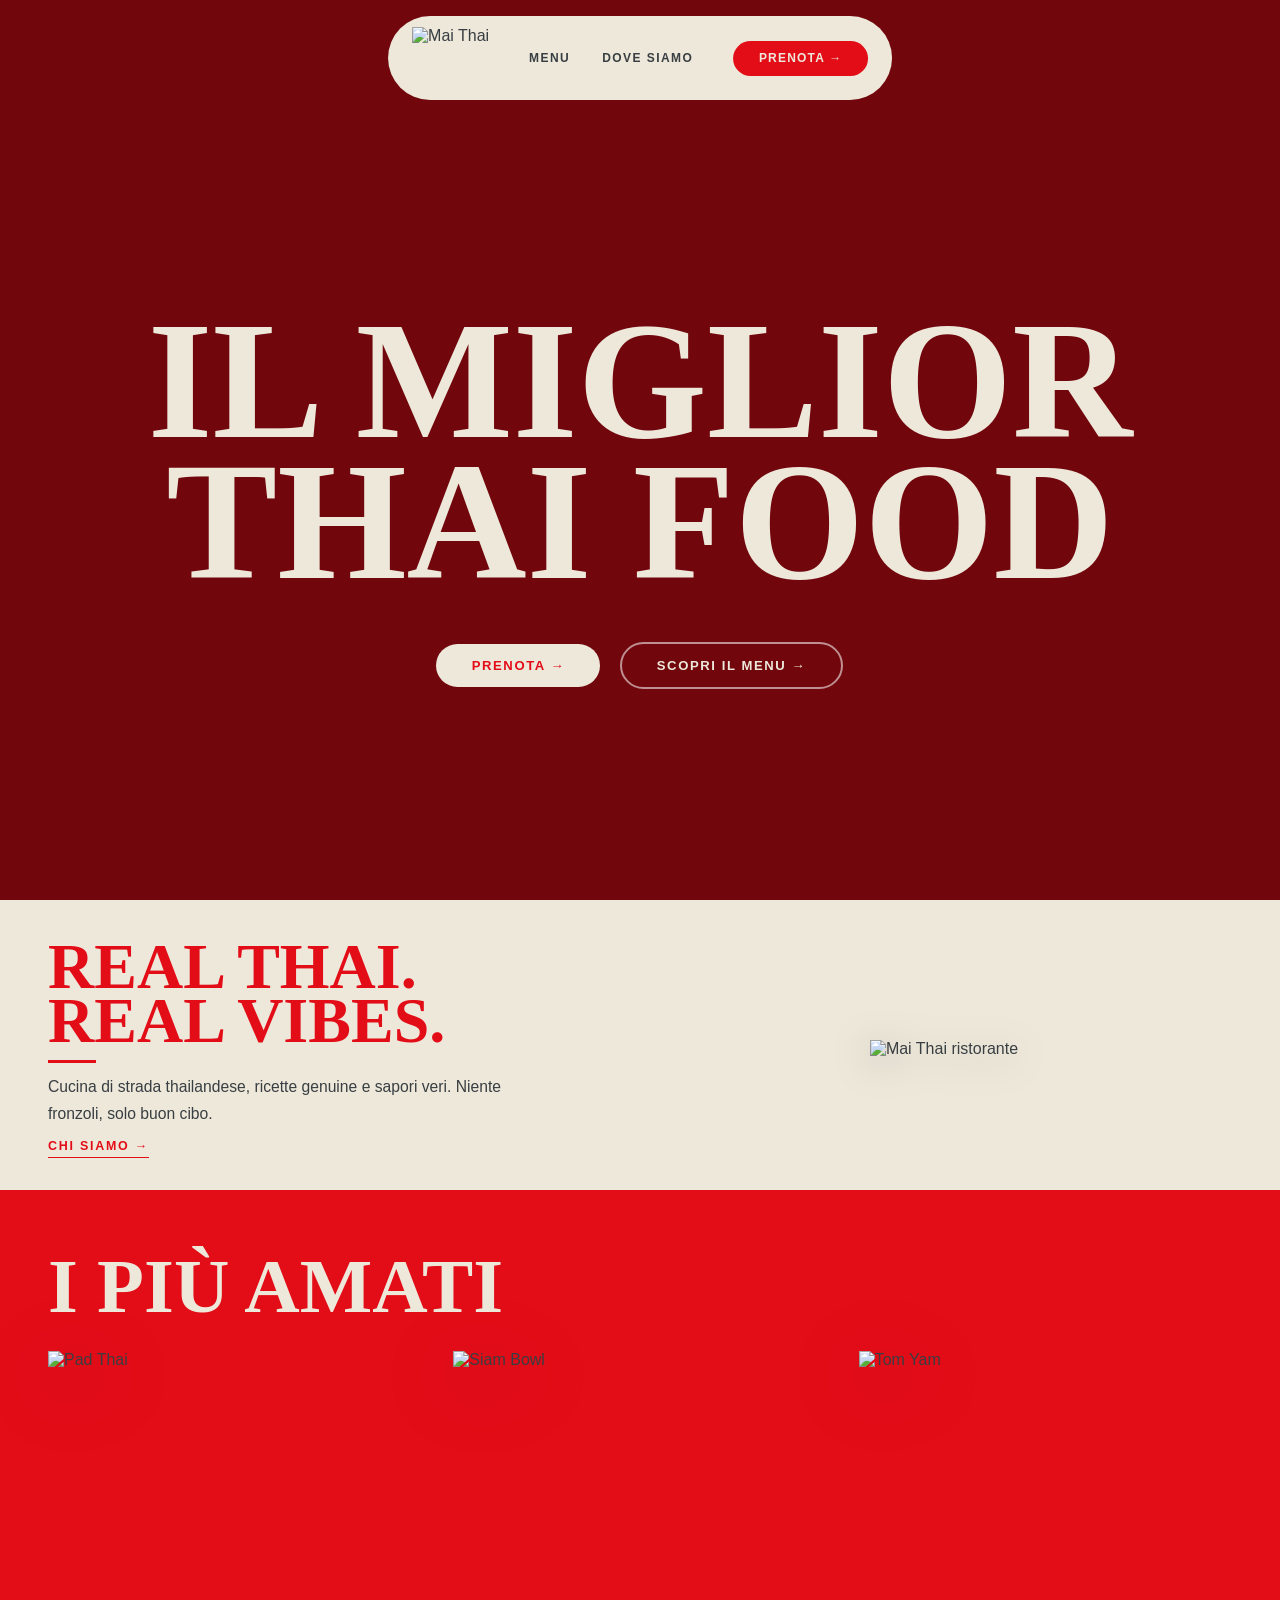
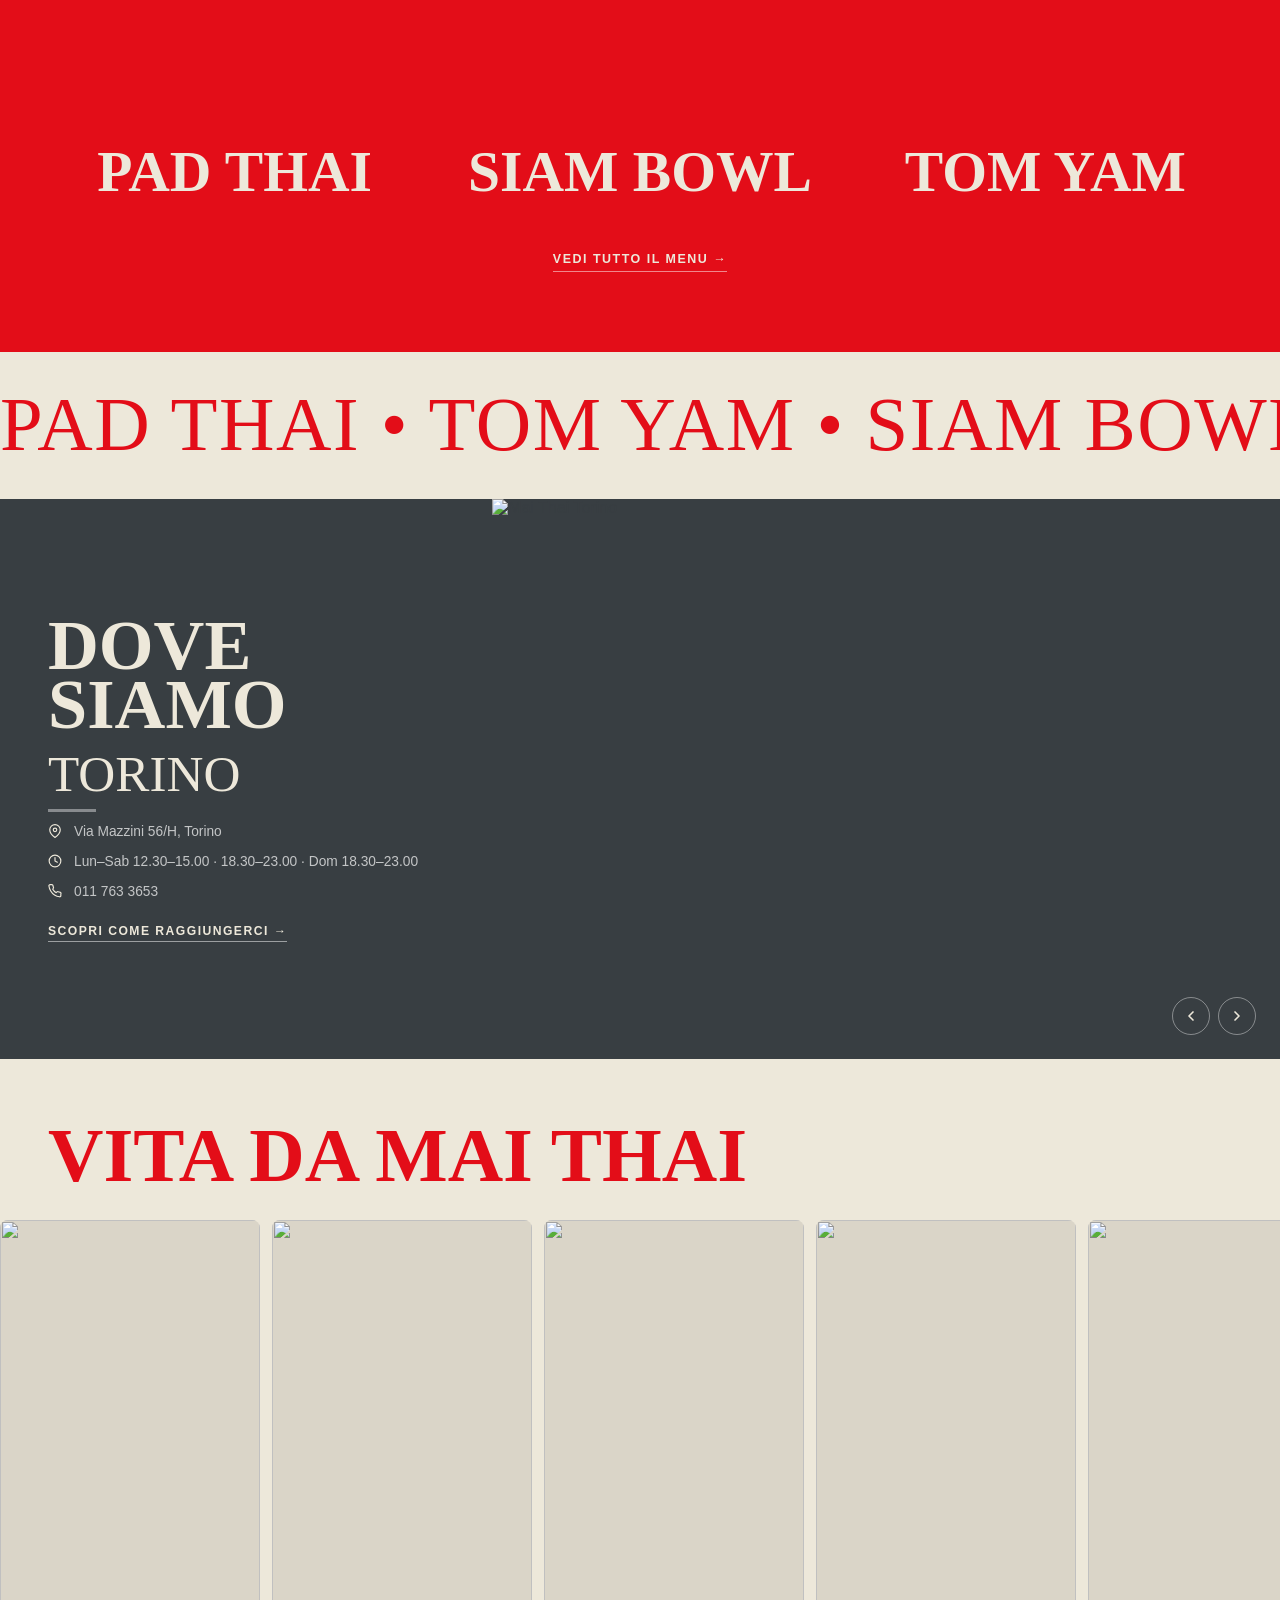
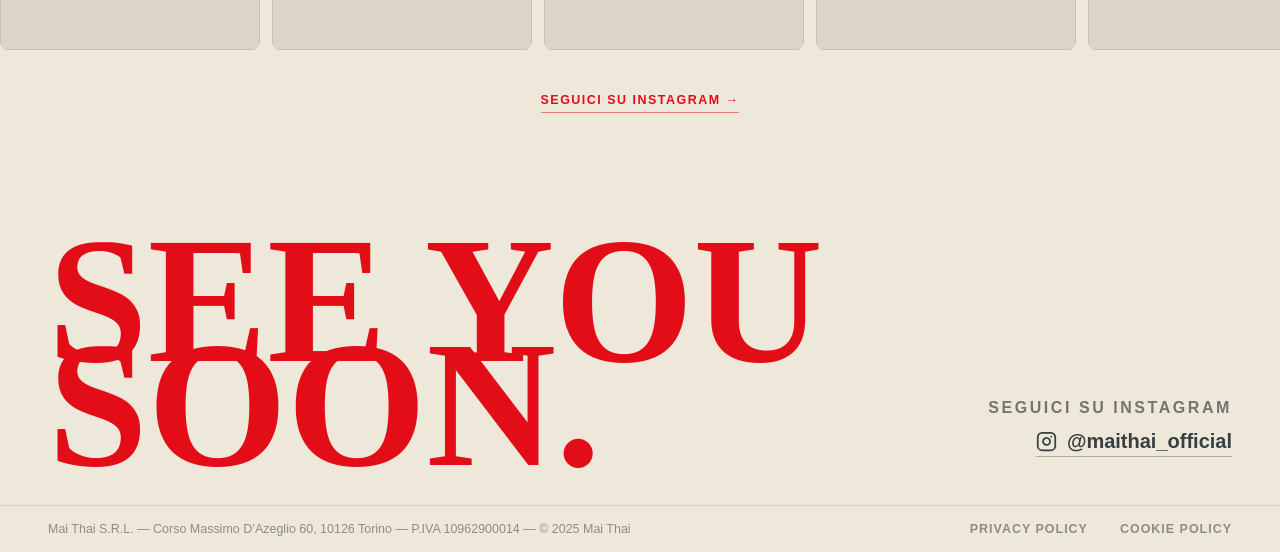
==== index.html @ 5177c81b "Richieste del cliente dopo l'incontro prima della messa online Contenuti - Tolti i pulsanti "Ordina " ====
<!DOCTYPE html>
<html lang="it">
<head>
  <meta charset="UTF-8">
  <meta name="viewport" content="width=device-width, initial-scale=1.0">
  <title>Mai Thai — Ristorante Thai Torino</title>
  <link rel="icon" href="images/loghi/logoheader.png">
  <link rel="stylesheet" href="css/reset.css">
  <link rel="stylesheet" href="css/animations.css">
  <link rel="stylesheet" href="css/home-v3.css">
  <link rel="stylesheet" href="css/cookie.css">
</head>
<body>

  <!-- ===== HEADER ===== -->
  <header class="v3-header">
    <div class="v3-header__inner">
      <a href="index.html" class="v3-header__logo">
        <img src="images/loghi/logoheader.png" alt="Mai Thai">
      </a>
      <nav class="v3-header__nav">
        <a href="menu.html">Menu</a>
        <a href="sedi.html">Dove siamo</a>
      </nav>
      <a href="sedi.html" class="v3-header__cta">Prenota &rarr;</a>
      <button class="v3-header__burger" aria-label="Apri menu" aria-expanded="false">
        <span></span><span></span><span></span>
      </button>
    </div>
  </header>

  <div class="v3-nav-mobile" id="v3-nav-mobile">
    <div class="v3-nav-mobile__inner">
      <a href="menu.html">Menu</a>
      <a href="sedi.html">Dove siamo</a>
      <a href="sedi.html" class="v3-nav-mobile__cta">Prenota &rarr;</a>
    </div>
  </div>

  <main>

    <!-- ===== HERO ===== -->
    <section class="v3-hero">

      <!-- muted e playsinline sono obbligatori: senza, i browser non avviano
           il video da soli e su iPhone si aprirebbe a schermo intero.
           Il poster e il primo fotogramma, cosi il passaggio al video non si vede. -->
      <video class="v3-hero__video" autoplay muted loop playsinline
             preload="auto" poster="images/hero-poster.jpg" aria-hidden="true">
        <source src="images/hero.mp4" type="video/mp4">
      </video>

      <div class="v3-hero__content">
        <h1 class="v3-hero__title">
          <span>Il miglior</span>
          <span>Thai Food</span>
        </h1>
        <div class="v3-hero__ctas">
          <a href="sedi.html" class="v3-hero__cta v3-hero__cta--primary">Prenota →</a>
          <a href="menu.html" class="v3-hero__cta v3-hero__cta--secondary">Scopri il menu →</a>
        </div>
      </div>

      <img src="images/grafiche/grafiti/SMILE.png" alt="" class="v3-graffiti v3-graffiti--smile-hero" aria-hidden="true">

    </section>

    <!-- ===== CHI SIAMO ===== -->
    <section class="v3-chisiamo">

      <div class="v3-chisiamo__inner">

        <div class="v3-chisiamo__text" data-reveal>
          <h2 class="v3-chisiamo__title">Real Thai.<br>Real Vibes.</h2>
          <div class="v3-chisiamo__divider"></div>
          <p class="v3-chisiamo__desc">Cucina di strada thailandese, ricette genuine e sapori veri. Niente fronzoli, solo buon cibo.</p>
          <a href="sedi.html" class="v3-chisiamo__link">Chi siamo &rarr;</a>
        </div>

        <img src="images/grafiche/grafiti/STELLINA.png" alt="" class="v3-graffiti v3-graffiti--stella-chisiamo-2" aria-hidden="true">

        <div class="v3-chisiamo__visual">
          <div class="v3-chisiamo__photo" data-reveal-right>
            <img src="images/grafiche/PROVA CHI SIAMO.png" alt="Mai Thai ristorante">
          </div>
        </div>

      </div>

    </section>

    <!-- ===== BEST SELLER ===== -->
    <section class="v3-bestseller" id="bestseller">

      <img src="images/grafiche/grafiti/cuore-beige.png" alt="" class="v3-graffiti v3-graffiti--cuore-bs" aria-hidden="true">

      <h2 class="v3-bestseller__title">I più amati</h2>

      <div class="v3-bestseller__grid">

        <div class="v3-dish">
          <div class="v3-dish__img">
            <img src="images/PIATTI/PADTHAI.png" alt="Pad Thai">
          </div>
          <h3 class="v3-dish__name">Pad Thai</h3>
          <div class="v3-dish__line"></div>
        </div>

        <div class="v3-dish">
          <div class="v3-dish__img">
            <img src="images/PIATTI/SIAMBOWL.png" alt="Siam Bowl">
          </div>
          <h3 class="v3-dish__name">Siam Bowl</h3>
          <div class="v3-dish__line"></div>
        </div>

        <div class="v3-dish">
          <div class="v3-dish__img">
            <img src="images/PIATTI/TOMYAMKOONG.png" alt="Tom Yam">
          </div>
          <h3 class="v3-dish__name">Tom Yam</h3>
          <div class="v3-dish__line"></div>
        </div>

      </div>

      <div class="v3-bestseller__cta">
        <a href="menu.html">Vedi tutto il menu &rarr;</a>
      </div>

    </section>

    <!-- ===== TICKER ===== -->
    <div class="v3-ticker" aria-hidden="true">
      <div class="v3-ticker__wrap">
        <div class="v3-ticker__track">
          <span>PAD THAI &bull; TOM YAM &bull; SIAM BOWL &bull; BASIL RICE &bull; SPRING ROLL &bull; GREEN CURRY &bull; PRAWN PANANG &bull;&nbsp;&nbsp;</span>
          <span>PAD THAI &bull; TOM YAM &bull; SIAM BOWL &bull; BASIL RICE &bull; SPRING ROLL &bull; GREEN CURRY &bull; PRAWN PANANG &bull;&nbsp;&nbsp;</span>
        </div>
      </div>
    </div>

    <!-- ===== DOVE SIAMO — SLIDER ===== -->
    <section class="v3-sedi">

      <img src="images/grafiche/grafiti/corona-rossa.png" alt="" class="v3-graffiti v3-graffiti--corona-sedi" aria-hidden="true">

      <!-- Colonna sinistra: info slides + controlli -->
      <div class="v3-sedi__left">

        <!-- Slide 1: Torino -->
        <div class="v3-sedi__slide active">
          <div class="v3-sedi__info">
            <h2 class="v3-sedi__heading">Dove siamo</h2>
            <p class="v3-sedi__city">Torino</p>
            <div class="v3-sedi__divider"></div>
            <div class="v3-sedi__row">
              <svg width="14" height="14" viewBox="0 0 24 24" fill="none" stroke="currentColor" stroke-width="2" stroke-linecap="round" stroke-linejoin="round"><path d="M21 10c0 7-9 13-9 13s-9-6-9-13a9 9 0 0 1 18 0z"/><circle cx="12" cy="10" r="3"/></svg>
              Via Mazzini 56/H, Torino
            </div>
            <div class="v3-sedi__row">
              <svg width="14" height="14" viewBox="0 0 24 24" fill="none" stroke="currentColor" stroke-width="2" stroke-linecap="round" stroke-linejoin="round"><circle cx="12" cy="12" r="10"/><polyline points="12 6 12 12 16 14"/></svg>
              Lun–Sab 12.30–15.00 &middot; 18.30–23.00 &middot; Dom 18.30–23.00
            </div>
            <div class="v3-sedi__row">
              <svg width="14" height="14" viewBox="0 0 24 24" fill="none" stroke="currentColor" stroke-width="2" stroke-linecap="round" stroke-linejoin="round"><path d="M22 16.92v3a2 2 0 0 1-2.18 2 19.79 19.79 0 0 1-8.63-3.07A19.5 19.5 0 0 1 4.69 12 19.79 19.79 0 0 1 1.61 3.41 2 2 0 0 1 3.59 1h3a2 2 0 0 1 2 1.72 12.84 12.84 0 0 0 .7 2.81 2 2 0 0 1-.45 2.11L8.09 8.91a16 16 0 0 0 6 6l1.27-1.27a2 2 0 0 1 2.11-.45 12.84 12.84 0 0 0 2.81.7A2 2 0 0 1 22 16.92z"/></svg>
              <a href="tel:0117633653">011 763 3653</a>
            </div>
            <a href="sedi.html#torino" class="v3-sedi__cta">Scopri come raggiungerci &rarr;</a>
          </div>
        </div>
        <!-- Slide 2: Torino 2 -->
        <div class="v3-sedi__slide">
          <div class="v3-sedi__info">
            <h2 class="v3-sedi__heading">Dove siamo</h2>
            <p class="v3-sedi__city">Torino 2</p>
            <div class="v3-sedi__divider"></div>
            <div class="v3-sedi__row">
              <svg width="14" height="14" viewBox="0 0 24 24" fill="none" stroke="currentColor" stroke-width="2" stroke-linecap="round" stroke-linejoin="round"><path d="M21 10c0 7-9 13-9 13s-9-6-9-13a9 9 0 0 1 18 0z"/><circle cx="12" cy="10" r="3"/></svg>
              Via G. Gropello 22, Torino
            </div>
            <div class="v3-sedi__row">
              <svg width="14" height="14" viewBox="0 0 24 24" fill="none" stroke="currentColor" stroke-width="2" stroke-linecap="round" stroke-linejoin="round"><circle cx="12" cy="12" r="10"/><polyline points="12 6 12 12 16 14"/></svg>
              Lun–Sab 12.30–15.00 &middot; 18.30–23.00 &middot; Dom 18.30–23.00
            </div>
            <div class="v3-sedi__row">
              <svg width="14" height="14" viewBox="0 0 24 24" fill="none" stroke="currentColor" stroke-width="2" stroke-linecap="round" stroke-linejoin="round"><path d="M22 16.92v3a2 2 0 0 1-2.18 2 19.79 19.79 0 0 1-8.63-3.07A19.5 19.5 0 0 1 4.69 12 19.79 19.79 0 0 1 1.61 3.41 2 2 0 0 1 3.59 1h3a2 2 0 0 1 2 1.72 12.84 12.84 0 0 0 .7 2.81 2 2 0 0 1-.45 2.11L8.09 8.91a16 16 0 0 0 6 6l1.27-1.27a2 2 0 0 1 2.11-.45 12.84 12.84 0 0 0 2.81.7A2 2 0 0 1 22 16.92z"/></svg>
              <a href="tel:0117602823">011 760 2823</a>
            </div>
            <a href="sedi.html#torino2" class="v3-sedi__cta">Scopri come raggiungerci &rarr;</a>
          </div>
        </div>
        <!-- Slide 3: Chieri -->
        <div class="v3-sedi__slide">
          <div class="v3-sedi__info">
            <h2 class="v3-sedi__heading">Dove siamo</h2>
            <p class="v3-sedi__city">Chieri</p>
            <div class="v3-sedi__divider"></div>
            <div class="v3-sedi__row">
              <svg width="14" height="14" viewBox="0 0 24 24" fill="none" stroke="currentColor" stroke-width="2" stroke-linecap="round" stroke-linejoin="round"><path d="M21 10c0 7-9 13-9 13s-9-6-9-13a9 9 0 0 1 18 0z"/><circle cx="12" cy="10" r="3"/></svg>
              Via Marconi 1, Chieri
            </div>
            <div class="v3-sedi__row">
              <svg width="14" height="14" viewBox="0 0 24 24" fill="none" stroke="currentColor" stroke-width="2" stroke-linecap="round" stroke-linejoin="round"><circle cx="12" cy="12" r="10"/><polyline points="12 6 12 12 16 14"/></svg>
              Lun–Sab 12.30–15.00 &middot; 18.30–23.00 &middot; Dom 18.30–23.00
            </div>
            <div class="v3-sedi__row">
              <svg width="14" height="14" viewBox="0 0 24 24" fill="none" stroke="currentColor" stroke-width="2" stroke-linecap="round" stroke-linejoin="round"><path d="M22 16.92v3a2 2 0 0 1-2.18 2 19.79 19.79 0 0 1-8.63-3.07A19.5 19.5 0 0 1 4.69 12 19.79 19.79 0 0 1 1.61 3.41 2 2 0 0 1 3.59 1h3a2 2 0 0 1 2 1.72 12.84 12.84 0 0 0 .7 2.81 2 2 0 0 1-.45 2.11L8.09 8.91a16 16 0 0 0 6 6l1.27-1.27a2 2 0 0 1 2.11-.45 12.84 12.84 0 0 0 2.81.7A2 2 0 0 1 22 16.92z"/></svg>
              <a href="tel:0119315778">011 931 5778</a>
            </div>
            <a href="sedi.html#chieri" class="v3-sedi__cta">Scopri come raggiungerci &rarr;</a>
          </div>
        </div>
        <!-- Slide 4: Rivoli -->
        <div class="v3-sedi__slide">
          <div class="v3-sedi__info">
            <h2 class="v3-sedi__heading">Dove siamo</h2>
            <p class="v3-sedi__city">Rivoli</p>
            <div class="v3-sedi__divider"></div>
            <div class="v3-sedi__row">
              <svg width="14" height="14" viewBox="0 0 24 24" fill="none" stroke="currentColor" stroke-width="2" stroke-linecap="round" stroke-linejoin="round"><path d="M21 10c0 7-9 13-9 13s-9-6-9-13a9 9 0 0 1 18 0z"/><circle cx="12" cy="10" r="3"/></svg>
              Corso Susa 12/D, Rivoli
            </div>
            <div class="v3-sedi__row">
              <svg width="14" height="14" viewBox="0 0 24 24" fill="none" stroke="currentColor" stroke-width="2" stroke-linecap="round" stroke-linejoin="round"><circle cx="12" cy="12" r="10"/><polyline points="12 6 12 12 16 14"/></svg>
              Lun–Sab 12.30–15.00 &middot; 18.30–23.00 &middot; Dom 18.30–23.00
            </div>
            <div class="v3-sedi__row">
              <svg width="14" height="14" viewBox="0 0 24 24" fill="none" stroke="currentColor" stroke-width="2" stroke-linecap="round" stroke-linejoin="round"><path d="M22 16.92v3a2 2 0 0 1-2.18 2 19.79 19.79 0 0 1-8.63-3.07A19.5 19.5 0 0 1 4.69 12 19.79 19.79 0 0 1 1.61 3.41 2 2 0 0 1 3.59 1h3a2 2 0 0 1 2 1.72 12.84 12.84 0 0 0 .7 2.81 2 2 0 0 1-.45 2.11L8.09 8.91a16 16 0 0 0 6 6l1.27-1.27a2 2 0 0 1 2.11-.45 12.84 12.84 0 0 0 2.81.7A2 2 0 0 1 22 16.92z"/></svg>
              <a href="tel:01119215352">011 921 5352</a>
            </div>
            <a href="sedi.html#rivoli" class="v3-sedi__cta">Scopri come raggiungerci &rarr;</a>
          </div>
        </div>
        <!-- Slide 5: Moncalieri -->
        <div class="v3-sedi__slide">
          <div class="v3-sedi__info">
            <h2 class="v3-sedi__heading">Dove siamo</h2>
            <p class="v3-sedi__city">Moncalieri</p>
            <div class="v3-sedi__divider"></div>
            <div class="v3-sedi__row">
              <svg width="14" height="14" viewBox="0 0 24 24" fill="none" stroke="currentColor" stroke-width="2" stroke-linecap="round" stroke-linejoin="round"><path d="M21 10c0 7-9 13-9 13s-9-6-9-13a9 9 0 0 1 18 0z"/><circle cx="12" cy="10" r="3"/></svg>
              Strada Torino 1, Moncalieri
            </div>
            <div class="v3-sedi__row">
              <svg width="14" height="14" viewBox="0 0 24 24" fill="none" stroke="currentColor" stroke-width="2" stroke-linecap="round" stroke-linejoin="round"><circle cx="12" cy="12" r="10"/><polyline points="12 6 12 12 16 14"/></svg>
              Lun–Sab 12.30–15.00 &middot; 18.30–23.00 &middot; Dom 18.30–23.00
            </div>
            <div class="v3-sedi__row">
              <svg width="14" height="14" viewBox="0 0 24 24" fill="none" stroke="currentColor" stroke-width="2" stroke-linecap="round" stroke-linejoin="round"><path d="M22 16.92v3a2 2 0 0 1-2.18 2 19.79 19.79 0 0 1-8.63-3.07A19.5 19.5 0 0 1 4.69 12 19.79 19.79 0 0 1 1.61 3.41 2 2 0 0 1 3.59 1h3a2 2 0 0 1 2 1.72 12.84 12.84 0 0 0 .7 2.81 2 2 0 0 1-.45 2.11L8.09 8.91a16 16 0 0 0 6 6l1.27-1.27a2 2 0 0 1 2.11-.45 12.84 12.84 0 0 0 2.81.7A2 2 0 0 1 22 16.92z"/></svg>
              <a href="tel:0116404405">011 640 4405</a>
            </div>
            <a href="sedi.html#moncalieri" class="v3-sedi__cta">Scopri come raggiungerci &rarr;</a>
          </div>
        </div>
        <!-- Slide 6: Cuneo -->
        <div class="v3-sedi__slide">
          <div class="v3-sedi__info">
            <h2 class="v3-sedi__heading">Dove siamo</h2>
            <p class="v3-sedi__city">Cuneo</p>
            <div class="v3-sedi__divider"></div>
            <div class="v3-sedi__row">
              <svg width="14" height="14" viewBox="0 0 24 24" fill="none" stroke="currentColor" stroke-width="2" stroke-linecap="round" stroke-linejoin="round"><path d="M21 10c0 7-9 13-9 13s-9-6-9-13a9 9 0 0 1 18 0z"/><circle cx="12" cy="10" r="3"/></svg>
              Piazza Vincenzo Virginio 9/B, Cuneo
            </div>
            <div class="v3-sedi__row">
              <svg width="14" height="14" viewBox="0 0 24 24" fill="none" stroke="currentColor" stroke-width="2" stroke-linecap="round" stroke-linejoin="round"><circle cx="12" cy="12" r="10"/><polyline points="12 6 12 12 16 14"/></svg>
              Lun–Sab 12.30–15.00 &middot; 18.30–23.00 &middot; Dom 18.30–23.00
            </div>
            <div class="v3-sedi__row">
              <svg width="14" height="14" viewBox="0 0 24 24" fill="none" stroke="currentColor" stroke-width="2" stroke-linecap="round" stroke-linejoin="round"><path d="M22 16.92v3a2 2 0 0 1-2.18 2 19.79 19.79 0 0 1-8.63-3.07A19.5 19.5 0 0 1 4.69 12 19.79 19.79 0 0 1 1.61 3.41 2 2 0 0 1 3.59 1h3a2 2 0 0 1 2 1.72 12.84 12.84 0 0 0 .7 2.81 2 2 0 0 1-.45 2.11L8.09 8.91a16 16 0 0 0 6 6l1.27-1.27a2 2 0 0 1 2.11-.45 12.84 12.84 0 0 0 2.81.7A2 2 0 0 1 22 16.92z"/></svg>
              <a href="tel:0171480470">0171 480 470</a>
            </div>
            <a href="sedi.html#cuneo" class="v3-sedi__cta">Scopri come raggiungerci &rarr;</a>
          </div>
        </div>
        <!-- Slide 7: Mondovì -->
        <div class="v3-sedi__slide">
          <div class="v3-sedi__info">
            <h2 class="v3-sedi__heading">Dove siamo</h2>
            <p class="v3-sedi__city">Mondov&igrave;</p>
            <div class="v3-sedi__divider"></div>
            <div class="v3-sedi__row">
              <svg width="14" height="14" viewBox="0 0 24 24" fill="none" stroke="currentColor" stroke-width="2" stroke-linecap="round" stroke-linejoin="round"><path d="M21 10c0 7-9 13-9 13s-9-6-9-13a9 9 0 0 1 18 0z"/><circle cx="12" cy="10" r="3"/></svg>
              Corso Statuto 10, Mondov&igrave;
            </div>
            <div class="v3-sedi__row">
              <svg width="14" height="14" viewBox="0 0 24 24" fill="none" stroke="currentColor" stroke-width="2" stroke-linecap="round" stroke-linejoin="round"><circle cx="12" cy="12" r="10"/><polyline points="12 6 12 12 16 14"/></svg>
              Lun–Sab 12.30–15.00 &middot; 18.30–23.00 &middot; Dom 18.30–23.00
            </div>
            <div class="v3-sedi__row">
              <svg width="14" height="14" viewBox="0 0 24 24" fill="none" stroke="currentColor" stroke-width="2" stroke-linecap="round" stroke-linejoin="round"><path d="M22 16.92v3a2 2 0 0 1-2.18 2 19.79 19.79 0 0 1-8.63-3.07A19.5 19.5 0 0 1 4.69 12 19.79 19.79 0 0 1 1.61 3.41 2 2 0 0 1 3.59 1h3a2 2 0 0 1 2 1.72 12.84 12.84 0 0 0 .7 2.81 2 2 0 0 1-.45 2.11L8.09 8.91a16 16 0 0 0 6 6l1.27-1.27a2 2 0 0 1 2.11-.45 12.84 12.84 0 0 0 2.81.7A2 2 0 0 1 22 16.92z"/></svg>
              <a href="tel:0174300296">0174 300 296</a>
            </div>
            <a href="sedi.html#mondovi" class="v3-sedi__cta">Scopri come raggiungerci &rarr;</a>
          </div>
        </div>
      </div>

      <!-- Colonna destra: foto -->
      <div class="v3-sedi__right">
        <div class="v3-sedi__photo active"><img src="images/street/STREET2.jpg" alt="Mai Thai Torino" style="object-position: center 55%;"></div>
        <div class="v3-sedi__photo"><img src="images/street/STREET4.jpg" alt="Mai Thai Torino 2" style="object-position: center 55%;"></div>
        <div class="v3-sedi__photo"><img src="images/street/STREET5.jpg" alt="Mai Thai Chieri" style="object-position: center 35%;"></div>
        <div class="v3-sedi__photo"><img src="images/street/STREET1.jpg" alt="Mai Thai Rivoli" style="object-position: center 55%;"></div>
        <div class="v3-sedi__photo"><img src="images/street/STREET3.jpg" alt="Mai Thai Moncalieri" style="object-position: center center;"></div>
        <div class="v3-sedi__photo"><img src="images/street/STREET6.jpg" alt="Mai Thai Cuneo" style="object-position: center 40%;"></div>
        <div class="v3-sedi__photo"><img src="images/street/STREET7.jpg" alt="Mai Thai Mondovì" style="object-position: center 40%;"></div>
      </div>

      <!-- Frecce overlay sulla foto (desktop) -->
      <div class="v3-sedi__arrows">
        <button class="v3-sedi__btn v3-sedi__btn--prev" aria-label="Sede precedente">
          <svg viewBox="0 0 24 24"><polyline points="15 18 9 12 15 6"/></svg>
        </button>
        <button class="v3-sedi__btn v3-sedi__btn--next" aria-label="Sede successiva">
          <svg viewBox="0 0 24 24"><polyline points="9 18 15 12 9 6"/></svg>
        </button>
      </div>

      <!-- Controlli (dots mobile) -->
      <div class="v3-sedi__controls">
        <span class="v3-sedi__counter"><strong>1</strong> / 7</span>
      </div>

    </section>

    <!-- ===== GALLERY — VITA DA MAI THAI ===== -->
    <section class="v3-gallery">

      <h2 class="v3-gallery__title">Vita da Mai Thai</h2>

      <div class="v3-gallery__wrap">
        <!-- Le foto sono elencate due volte: l'animazione trasla del 50%,
             cosi il loop si richiude senza stacco (stesso schema del ticker) -->
        <div class="v3-gallery__strip">
          <a class="v3-gallery__item" href="https://www.instagram.com/maithai_official/" target="_blank" rel="noopener" aria-label="Guarda le foto su Instagram"><img src="images/street/STREET1.jpg" alt="" loading="lazy"></a>
          <a class="v3-gallery__item" href="https://www.instagram.com/maithai_official/" target="_blank" rel="noopener" aria-label="Guarda le foto su Instagram"><img src="images/street/STREET2.jpg" alt="" loading="lazy"></a>
          <a class="v3-gallery__item" href="https://www.instagram.com/maithai_official/" target="_blank" rel="noopener" aria-label="Guarda le foto su Instagram"><img src="images/street/STREET3.jpg" alt="" loading="lazy"></a>
          <a class="v3-gallery__item" href="https://www.instagram.com/maithai_official/" target="_blank" rel="noopener" aria-label="Guarda le foto su Instagram"><img src="images/street/STREET4.jpg" alt="" loading="lazy"></a>
          <a class="v3-gallery__item" href="https://www.instagram.com/maithai_official/" target="_blank" rel="noopener" aria-label="Guarda le foto su Instagram"><img src="images/street/STREET5.jpg" alt="" loading="lazy"></a>
          <a class="v3-gallery__item" href="https://www.instagram.com/maithai_official/" target="_blank" rel="noopener" aria-label="Guarda le foto su Instagram"><img src="images/street/STREET7.jpg" alt="" loading="lazy"></a>
          <a class="v3-gallery__item" href="https://www.instagram.com/maithai_official/" target="_blank" rel="noopener" aria-label="Guarda le foto su Instagram"><img src="images/street/STREET8.jpg" alt="" loading="lazy"></a>
          <a class="v3-gallery__item" href="https://www.instagram.com/maithai_official/" target="_blank" rel="noopener" aria-label="Guarda le foto su Instagram"><img src="images/street/STREET9.jpg" alt="" loading="lazy"></a>
          <a class="v3-gallery__item" href="https://www.instagram.com/maithai_official/" target="_blank" rel="noopener" aria-label="Guarda le foto su Instagram"><img src="images/street/STREET10.jpg" alt="" loading="lazy"></a>
          <a class="v3-gallery__item" href="https://www.instagram.com/maithai_official/" target="_blank" rel="noopener" aria-label="Guarda le foto su Instagram"><img src="images/street/STREET11.jpg" alt="" loading="lazy"></a>

          <a class="v3-gallery__item" href="https://www.instagram.com/maithai_official/" target="_blank" rel="noopener" aria-hidden="true" tabindex="-1"><img src="images/street/STREET1.jpg" alt="" loading="lazy"></a>
          <a class="v3-gallery__item" href="https://www.instagram.com/maithai_official/" target="_blank" rel="noopener" aria-hidden="true" tabindex="-1"><img src="images/street/STREET2.jpg" alt="" loading="lazy"></a>
          <a class="v3-gallery__item" href="https://www.instagram.com/maithai_official/" target="_blank" rel="noopener" aria-hidden="true" tabindex="-1"><img src="images/street/STREET3.jpg" alt="" loading="lazy"></a>
          <a class="v3-gallery__item" href="https://www.instagram.com/maithai_official/" target="_blank" rel="noopener" aria-hidden="true" tabindex="-1"><img src="images/street/STREET4.jpg" alt="" loading="lazy"></a>
          <a class="v3-gallery__item" href="https://www.instagram.com/maithai_official/" target="_blank" rel="noopener" aria-hidden="true" tabindex="-1"><img src="images/street/STREET5.jpg" alt="" loading="lazy"></a>
          <a class="v3-gallery__item" href="https://www.instagram.com/maithai_official/" target="_blank" rel="noopener" aria-hidden="true" tabindex="-1"><img src="images/street/STREET7.jpg" alt="" loading="lazy"></a>
          <a class="v3-gallery__item" href="https://www.instagram.com/maithai_official/" target="_blank" rel="noopener" aria-hidden="true" tabindex="-1"><img src="images/street/STREET8.jpg" alt="" loading="lazy"></a>
          <a class="v3-gallery__item" href="https://www.instagram.com/maithai_official/" target="_blank" rel="noopener" aria-hidden="true" tabindex="-1"><img src="images/street/STREET9.jpg" alt="" loading="lazy"></a>
          <a class="v3-gallery__item" href="https://www.instagram.com/maithai_official/" target="_blank" rel="noopener" aria-hidden="true" tabindex="-1"><img src="images/street/STREET10.jpg" alt="" loading="lazy"></a>
          <a class="v3-gallery__item" href="https://www.instagram.com/maithai_official/" target="_blank" rel="noopener" aria-hidden="true" tabindex="-1"><img src="images/street/STREET11.jpg" alt="" loading="lazy"></a>
        </div>
      </div>

      <div class="v3-gallery__cta">
        <a href="https://www.instagram.com/maithai_official/" target="_blank" rel="noopener">Seguici su Instagram &rarr;</a>
      </div>

    </section>

  </main>

  <!-- ===== FOOTER ===== -->
  <footer class="v3-footer">

    <div class="v3-footer__main">
      <h2 class="v3-footer__headline">See you<br>soon.</h2>
      <img src="images/grafiche/grafiti/HAND.png" alt="" class="v3-graffiti v3-graffiti--smile-footer" aria-hidden="true">
      <div class="v3-footer__social">
        <p class="v3-footer__social-label">Seguici su Instagram</p>
        <a href="https://www.instagram.com/maithai_official/" target="_blank" rel="noopener" class="v3-footer__social-handle">
          <svg width="18" height="18" viewBox="0 0 24 24" fill="none" stroke="currentColor" stroke-width="2" stroke-linecap="round" stroke-linejoin="round"><rect x="2" y="2" width="20" height="20" rx="5" ry="5"/><path d="M16 11.37A4 4 0 1 1 12.63 8 4 4 0 0 1 16 11.37z"/><line x1="17.5" y1="6.5" x2="17.51" y2="6.5"/></svg>
          @maithai_official
        </a>
      </div>
    </div>

    <div class="v3-footer__bottom">
      <p class="v3-footer__legal">Mai Thai S.R.L. &mdash; Corso Massimo D’Azeglio 60, 10126 Torino &mdash; P.IVA 10962900014 &mdash; &copy; 2025 Mai Thai</p>
      <div class="v3-footer__bottom-links">
        <a href="privacy.html">Privacy Policy</a>
        <a href="cookie-policy.html">Cookie Policy</a>
      </div>
    </div>

  </footer>

  <button class="scroll-top" aria-label="Torna in cima">
    <svg xmlns="http://www.w3.org/2000/svg" viewBox="0 0 24 24" fill="none" stroke="currentColor" stroke-width="2.5" stroke-linecap="round" stroke-linejoin="round"><polyline points="18 15 12 9 6 15"/></svg>
  </button>

  <script src="js/cookie.js"></script>
  <script src="js/animations.js"></script>
  <script src="js/home-v3.js"></script>

</body>
</html>
---- css/animations.css ----
/* ===== ANIMAZIONI SITO ===== */

/* ----- Scroll to top button ----- */
/* env(safe-area-inset-bottom): sugli iPhone senza tasto home il fondo
   dello schermo e occupato dalla barra di sistema, e il pulsante ci
   finirebbe sopra. Dove non esiste vale 0 e resta tutto com'era.

   z-index 95: sotto il menu mobile (100), l'header (110), il popup dei
   piatti (300), il carrello (400) e il banner cookie (500). Con 900
   restava a galla sopra tutto, e a carrello aperto copriva il modulo. */
.scroll-top {
  position: fixed;
  bottom: calc(2rem + env(safe-area-inset-bottom, 0px));
  right: 2rem;
  z-index: 95;
  width: 48px;
  height: 48px;
  border-radius: 50%;
  background-color: var(--color-white);
  border: none;
  cursor: pointer;
  display: flex;
  align-items: center;
  justify-content: center;
  box-shadow: 0 4px 16px rgba(0,0,0,0.20);
  opacity: 0;
  transform: translateY(12px);
  transition: opacity 0.3s ease, transform 0.3s ease, background-color 0.2s;
  pointer-events: none;
}

.scroll-top.is-visible {
  opacity: 1;
  transform: translateY(0);
  pointer-events: auto;
}

.scroll-top:hover {
  background-color: var(--color-red);
  animation: btn-bounce-up 0.4s ease;
}

@keyframes btn-bounce-up {
  0%, 100% { transform: translateY(0); }
  40%       { transform: translateY(-6px); }
  70%       { transform: translateY(-2px); }
}

.scroll-top svg {
  width: 20px;
  height: 20px;
  color: var(--color-red);
  transition: color 0.2s;
}

.scroll-top:hover svg {
  color: var(--color-white);
}


/* ----- Transizioni tra pagine: loader con logo ----- */
#page-loader {
  position: fixed;
  inset: 0;
  z-index: 9999;
  background-color: #EDE8DA;
  display: flex;
  align-items: center;
  justify-content: center;
  opacity: 0;
  pointer-events: none;
  transition: opacity 0.25s ease;
}

#page-loader.is-active {
  opacity: 1;
  pointer-events: all;
}

#page-loader img {
  width: 140px;
  opacity: 0;
  transform: scale(0.85);
  transition: opacity 0.2s ease 0.15s, transform 0.3s cubic-bezier(0.34, 1.56, 0.64, 1) 0.15s;
}

#page-loader.is-active img {
  opacity: 1;
  transform: scale(1);
}

@keyframes page-fade-in {
  from { opacity: 0; }
  to   { opacity: 1; }
}

body {
  animation: page-fade-in 0.35s ease forwards;
}


/* ----- Scroll reveal ----- */
[data-reveal] {
  opacity: 0;
  transform: translateY(30px);
  transition: opacity 0.65s ease, transform 0.65s ease;
}

[data-reveal].is-visible {
  opacity: 1;
  transform: translateY(0);
}

/* ----- Scroll reveal con stagger sui figli ----- */
[data-reveal-stagger] > * {
  opacity: 0;
  transform: translateY(24px);
  transition: opacity 0.55s ease, transform 0.55s ease;
}

[data-reveal-stagger].is-visible > * {
  opacity: 1;
  transform: translateY(0);
}

/* ----- Hero: parole del titolo ----- */
.hero__word {
  display: inline-block;
  opacity: 0;
  transform: translateY(28px);
  transition: opacity 0.5s ease, transform 0.5s cubic-bezier(0.34, 1.56, 0.64, 1);
}

.hero__word.is-visible {
  opacity: 1;
  transform: translateY(0);
}

/* ----- Hero: sottotitolo e bottoni ----- */
.hero__sub,
.hero__actions {
  opacity: 0;
  transform: translateY(18px);
  transition: opacity 0.5s ease, transform 0.5s ease;
}

.hero__sub.is-visible,
.hero__actions.is-visible {
  opacity: 1;
  transform: translateY(0);
}

/* ----- Slide da destra con bounce ----- */
[data-reveal-right] {
  opacity: 0;
  transform: translateX(60px);
  transition: opacity 0.9s ease, transform 1.1s cubic-bezier(0.34, 1.56, 0.64, 1);
}

[data-reveal-right].is-visible {
  opacity: 1;
  transform: translateX(0);
}

/* ----- Rispetta prefers-reduced-motion ----- */
@media (prefers-reduced-motion: reduce) {
  [data-reveal],
  [data-reveal-right],
  [data-reveal-stagger] > *,
  .hero__word,
  .hero__sub,
  .hero__actions {
    opacity: 1 !important;
    transform: none !important;
    transition: none !important;
  }
}

/* Su telefono il pulsante sta piu vicino al bordo: lo schermo e stretto
   e due centimetri di margine mangiano spazio ai contenuti. */
@media (max-width: 600px) {
  .scroll-top {
    bottom: calc(1.25rem + env(safe-area-inset-bottom, 0px));
    right: 1.25rem;
    width: 44px;      /* resta sopra i 44px minimi per il tocco */
    height: 44px;
  }
}
---- css/home-v3.css ----
/* ===== HOME V3 — Bold Street Style ===== */

@font-face {
  font-family: 'TAN Ashford';
  src: url('../font/ashford-bold.woff') format('woff');
  font-weight: bold;
  font-style: normal;
}

/* Sta qui e non in base.css perche la home non carica base.css:
   home-v3.css e l unico foglio di stile comune a tutte le pagine. */
/* ---------- Open Sans, ospitato sul sito ----------
   Prima veniva da Google Fonts, che a ogni visita trasmette l'IP del
   visitatore a Google: servito da qui non manda nulla a terzi e non va
   messo sotto consenso cookie.
   Font a peso variabile: un file copre tutti i pesi da 300 a 800.
   unicode-range fa scaricare latin-ext solo se nella pagina compaiono
   quei caratteri (es. nomi stranieri digitati nel carrello). */
@font-face {
  font-family: 'Open Sans';
  src: url('../font/opensans-latin.woff2') format('woff2');
  font-weight: 300 800;
  font-style: normal;
  font-display: swap;
  unicode-range: U+0000-00FF, U+0131, U+0152-0153, U+02BB-02BC, U+02C6, U+02DA,
                 U+02DC, U+0304, U+0308, U+0329, U+2000-206F, U+20AC, U+2122,
                 U+2191, U+2193, U+2212, U+2215, U+FEFF, U+FFFD;
}

@font-face {
  font-family: 'Open Sans';
  src: url('../font/opensans-latin-ext.woff2') format('woff2');
  font-weight: 300 800;
  font-style: normal;
  font-display: swap;
  unicode-range: U+0100-02BA, U+02BD-02C5, U+02C7-02CC, U+02CE-02D7, U+02DD-02FF,
                 U+0304, U+0308, U+0329, U+1D00-1DBF, U+1E00-1E9F, U+1EF2-1EFF,
                 U+2020, U+20A0-20AB, U+20AD-20C0, U+2113, U+2C60-2C7F, U+A720-A7FF;
}

@font-face {
  font-family: 'Open Sans';
  src: url('../font/opensans-italic-latin.woff2') format('woff2');
  font-weight: 300 800;
  font-style: italic;
  font-display: swap;
  unicode-range: U+0000-00FF, U+0131, U+0152-0153, U+02BB-02BC, U+02C6, U+02DA,
                 U+02DC, U+0304, U+0308, U+0329, U+2000-206F, U+20AC, U+2122,
                 U+2191, U+2193, U+2212, U+2215, U+FEFF, U+FFFD;
}

@font-face {
  font-family: 'Open Sans';
  src: url('../font/opensans-italic-latin-ext.woff2') format('woff2');
  font-weight: 300 800;
  font-style: italic;
  font-display: swap;
  unicode-range: U+0100-02BA, U+02BD-02C5, U+02C7-02CC, U+02CE-02D7, U+02DD-02FF,
                 U+0304, U+0308, U+0329, U+1D00-1DBF, U+1E00-1E9F, U+1EF2-1EFF,
                 U+2020, U+20A0-20AB, U+20AD-20C0, U+2113, U+2C60-2C7F, U+A720-A7FF;
}

:root {
  --red: #E30D18;
  --beige: #EDE8DA;
  --black: #383E42;
  --white: #EDE8DA;
  --font-display: 'TAN Ashford', Georgia, serif;
  --font-body: 'Open Sans', sans-serif;
}

*, *::before, *::after { box-sizing: border-box; margin: 0; padding: 0; }

body {
  font-family: var(--font-body);
  background-color: var(--beige);
  background-image: url("../images/grafiche/TEXTURE MENU.png");
  background-repeat: repeat;
  background-blend-mode: multiply;
  color: var(--black);
  -webkit-font-smoothing: antialiased;
}

a { text-decoration: none; color: inherit; }
ul { list-style: none; }
img { max-width: 100%; display: block; }

/* ===== HEADER ===== */

.v3-header {
  position: fixed;
  top: 1rem;
  left: 50%;
  transform: translateX(-50%);
  width: fit-content;
  max-width: calc(100% - 4rem);
  /* Sopra il pannello del menu mobile (100): altrimenti la X per chiuderlo
     finisce sotto il rosso e non si vede piu come uscire */
  z-index: 110;
  background-color: var(--beige);
  border-radius: 999px;
}

.v3-header__inner {
  display: flex;
  align-items: center;
  gap: 2.5rem;
  padding: 0.7rem 1.5rem 0.7rem 1.5rem;
}

.v3-header__logo {
  flex-shrink: 0;
}

.v3-header__logo img {
  height: 62px;
  width: auto;
  display: block;
}

.v3-header__nav {
  display: flex;
  align-items: center;
  gap: 2rem;
}

.v3-header__nav a {
  font-family: var(--font-body);
  font-weight: 700;
  font-size: 0.75rem;
  letter-spacing: 0.12em;
  text-transform: uppercase;
  color: var(--black);
  transition: color 0.2s;
}

.v3-header__nav a:hover,
.v3-header__nav a.active {
  color: var(--red);
}

.v3-header__cta {
  font-family: var(--font-body);
  font-weight: 700;
  font-size: 0.75rem;
  letter-spacing: 0.1em;
  text-transform: uppercase;
  color: var(--beige);
  background-color: var(--red);
  padding: 0.65rem 1.6rem;
  border-radius: 999px;
  transition: background-color 0.2s;
  white-space: nowrap;
  flex-shrink: 0;
}

.v3-header__cta:hover {
  background-color: var(--black);
}

/* ===== GRAFFITI BASE ===== */

.v3-graffiti {
  position: absolute;
  pointer-events: none;
  user-select: none;
}

/* ===== HERO ===== */

/* Lo sfondo e la copertina del video: resta come riserva se il video non
   parte (browser che non lo supporta, risparmio dati, riduzione movimento).
   isolation crea un contesto di impilamento: senza, il video a z-index -1
   finirebbe dietro lo sfondo della sezione e non si vedrebbe. */
.v3-hero {
  background-color: var(--red);
  background-image: url('../images/hero-poster.jpg');
  background-size: cover;
  background-position: center;
  min-height: 100vh;
  padding-top: 100px;
  display: flex;
  align-items: center;
  justify-content: center;
  padding-left: 3rem;
  padding-right: 3rem;
  position: relative;
  overflow: hidden;
  isolation: isolate;
}

/* Sotto il velo scuro (::before, z-index 0) e sotto il testo (z-index 1) */
.v3-hero__video {
  position: absolute;
  inset: 0;
  width: 100%;
  height: 100%;
  object-fit: cover;
  object-position: center;
  z-index: -1;
}

/* Chi ha disattivato le animazioni nel sistema vede la copertina ferma */
@media (prefers-reduced-motion: reduce) {
  .v3-hero__video { display: none; }
}

.v3-hero::before {
  content: '';
  position: absolute;
  inset: 0;
  background: rgba(0, 0, 0, 0.50);
  z-index: 0;
}

.v3-hero__content {
  display: flex;
  flex-direction: column;
  align-items: center;
  gap: 3rem;
  z-index: 1;
  position: relative;
  text-align: center;
}

.v3-hero__title {
  font-family: var(--font-display);
  font-size: clamp(6rem, 13vw, 20rem);
  color: var(--white);
  line-height: 0.85;
  text-transform: uppercase;
  display: flex;
  flex-direction: column;
  align-items: center;
}

.v3-hero__title span {
  white-space: nowrap;
}

/* wrap perche con tre pulsanti la riga supera di poco lo spazio utile
   appena sopra il breakpoint mobile: cosi va a capo invece di traboccare */
.v3-hero__ctas {
  display: flex;
  flex-wrap: wrap;
  align-items: center;
  justify-content: center;
  gap: 1.2rem;
}

.v3-hero__cta {
  font-family: var(--font-body);
  font-weight: 700;
  font-size: 0.82rem;
  letter-spacing: 0.12em;
  text-transform: uppercase;
  padding: 0.9rem 2.2rem;
  border-radius: 999px;
  transition: background-color 0.2s, color 0.2s, border-color 0.2s;
}

.v3-hero__cta--primary {
  background-color: var(--white);
  color: var(--red);
}

.v3-hero__cta--primary:hover {
  background-color: var(--black);
  color: var(--beige);
}

.v3-hero__cta--secondary {
  background-color: transparent;
  color: var(--white);
  border: 2px solid rgba(255,255,255,0.55);
}

.v3-hero__cta--secondary:hover {
  background-color: var(--black);
  color: var(--beige);
  border-color: var(--black);
}

.v3-hero__dish img {
  width: 100%;
  height: auto;
  object-fit: contain;
  filter: drop-shadow(0 30px 60px rgba(0,0,0,0.35));
}

/* WOOW — non usato al momento */
.v3-graffiti--woow {
  width: 280px;
  top: 12%;
  right: 4%;
  z-index: 3;
}

/* SMILE — posizione originale, dietro il piatto */
.v3-graffiti--smile-hero {
  width: 180px;
  bottom: 2%;
  right: 1%;
  z-index: 2;
  filter: brightness(0) invert(1) sepia(0.5) saturate(0.6);
}

/* ===== CHI SIAMO ===== */

.v3-chisiamo {
  position: relative;
  background-color: var(--beige);
  background-image: url("../images/grafiche/TEXTURE MENU.png");
  background-repeat: repeat;
  background-blend-mode: multiply;
  padding: 2.5rem 0 2rem;
  overflow: hidden;
}

/* Niente contenitore centrato: il testo deve partire a 3rem dal bordo
   pagina, come i titoli di bestseller, gallery e Dove siamo. Con
   max-width 1300px centrato rientrava di ~310px in piu su schermi larghi. */
.v3-chisiamo__inner {
  position: relative;
  z-index: 1;
  display: grid;
  grid-template-columns: 1fr 1fr;
  gap: 2rem;
  align-items: center;
  padding: 0 3rem;
}

/* Stellina in basso a destra dietro il piatto.
   z-index -1 la manda sotto la foto ma resta dentro il contesto di
   impilamento di __inner, quindi sopra il pattern della sezione. */
.v3-graffiti--stella-chisiamo-2 {
  width: 215px;
  top: 50%;
  left: 51%;
  right: auto;
  z-index: -1;
  transform: translateY(-50%) rotate(12deg);
  filter: brightness(0) invert(1) brightness(0.22);
}

.v3-chisiamo__text {
  display: flex;
  flex-direction: column;
  gap: 0.7rem;
}

.v3-chisiamo__title {
  font-family: var(--font-display);
  font-size: clamp(2.5rem, 5vw, 6.5rem);
  color: var(--red);
  line-height: 0.85;
  text-transform: uppercase;
}

.v3-chisiamo__divider {
  width: 3rem;
  height: 3px;
  background-color: var(--red);
}

.v3-chisiamo__desc {
  font-family: var(--font-body);
  font-size: 0.98rem;
  line-height: 1.7;
  color: var(--black);
  max-width: 460px;
}

.v3-chisiamo__link {
  font-family: var(--font-body);
  font-weight: 700;
  font-size: 0.78rem;
  letter-spacing: 0.14em;
  text-transform: uppercase;
  color: var(--red);
  display: inline-flex;
  align-items: center;
  gap: 0.4rem;
  border-bottom: 1.5px solid var(--red);
  padding-bottom: 0.25rem;
  width: fit-content;
  transition: gap 0.2s, opacity 0.2s;
}

.v3-chisiamo__link:hover { gap: 0.7rem; opacity: 0.75; }

.v3-chisiamo__visual {
  display: flex;
  align-items: center;
  justify-content: center;
}

.v3-chisiamo__photo img {
  max-height: 340px;
  width: auto;
  display: block;
  filter: drop-shadow(0 6px 18px rgba(0,0,0,0.25));
}

/* ===== BEST SELLER ===== */

.v3-bestseller {
  background-color: var(--red);
  padding: 4rem 3rem 5rem;
  position: relative;
}

.v3-bestseller__title {
  font-family: var(--font-display);
  font-size: clamp(3rem, 6vw, 8rem);
  color: var(--beige);
  text-transform: uppercase;
  line-height: 0.85;
  margin-bottom: 2rem;
}

/* ----- Grafiche che "sporcano" la sezione (ora beige) -----
   Tutte nere in origine: il filtro le porta al rosso primario. */

/* cuore — accanto al titolo */
.v3-graffiti--cuore-bs {
  width: 190px;
  top: 1.5rem;
  left: 32%;
  right: auto;
  z-index: 2;
  transform: rotate(20deg);
  opacity: 0.9;
}


.v3-bestseller__grid {
  display: grid;
  grid-template-columns: repeat(3, 1fr);
  gap: 2rem;
  max-width: 1200px;
  margin: 0 auto 3rem;
}

.v3-dish {
  display: flex;
  flex-direction: column;
  align-items: center;
  gap: 1.2rem;
  height: 100%;
}

/* Box immagine di altezza uniforme: le foto dei piatti hanno proporzioni
   diverse (piatto piano vs pentola alta) e con height:auto i nomi sotto
   finivano a quote diverse. Con aspect-ratio + contain restano allineati. */
.v3-dish__img {
  position: relative;
  width: 100%;
  aspect-ratio: 1 / 1;
  display: flex;
  align-items: center;
  justify-content: center;
}

/* Macchia spray dietro ogni piatto. Sta su uno pseudo-elemento cosi il
   colore tocca solo lei e non la foto del piatto. */
.v3-dish__img::before {
  content: '';
  position: absolute;
  inset: 0;
  background-image: url('../images/grafiche/grafiti/MACCHIA%20GIUSTA.png');
  background-repeat: no-repeat;
  background-position: center;
  background-size: 90%;
  z-index: 0;
  pointer-events: none;
}

.v3-dish__img img {
  position: relative;
  z-index: 1;
  width: 100%;
  max-width: 640px;
  height: 100%;
  object-fit: contain;
  filter: drop-shadow(0 16px 40px rgba(0,0,0,0.35));
  transition: transform 0.35s;
}

.v3-dish:hover .v3-dish__img img {
  transform: translateY(-10px);
}

/* Il cap era 8rem ma la colonna è fissa a 379px (griglia 1200px / 3):
   "SIAM BOWL" a 96px misura ~435px e sbordava sulle colonne vicine. */
.v3-dish__name {
  font-family: var(--font-display);
  font-size: clamp(2rem, 4.5vw, 4.5rem);
  color: var(--white);
  text-transform: uppercase;
  line-height: 1;
  text-align: center;
  white-space: nowrap;
}

.v3-dish__line { display: none; }

.v3-bestseller__cta {
  text-align: center;
  margin-top: 1rem;
}

.v3-bestseller__cta a {
  font-family: var(--font-body);
  font-weight: 700;
  font-size: 0.78rem;
  letter-spacing: 0.12em;
  text-transform: uppercase;
  color: var(--white);
  display: inline-flex;
  align-items: center;
  gap: 0.5rem;
  border-bottom: 1.5px solid rgba(255, 255, 255, 0.5);
  padding-bottom: 0.3rem;
  transition: gap 0.2s, border-color 0.2s;
}

.v3-bestseller__cta a:hover {
  gap: 0.75rem;
  border-bottom-color: var(--white);
}

/* ===== TICKER ===== */

.v3-ticker {
  background-color: var(--beige);
  overflow: hidden;
  padding: 2rem 0;
}

.v3-ticker__wrap {
  overflow: hidden;
  padding: 0.2rem 0;
}

.v3-ticker__track {
  display: flex;
  white-space: nowrap;
  width: max-content;
  animation: ticker 22s linear infinite;
}

.v3-ticker__track span {
  font-family: var(--font-display);
  font-size: clamp(3rem, 6vw, 7rem);
  text-transform: uppercase;
  color: var(--red);
  letter-spacing: 0.02em;
  line-height: 1;
}

@keyframes ticker {
  from { transform: translateX(0); }
  to   { transform: translateX(-50%); }
}


/* ===== DOVE SIAMO ===== */

.v3-sedi {
  display: grid;
  grid-template-columns: 1fr 1.6fr;
  grid-template-rows: 560px;
  background-color: var(--black);
  position: relative;
}

/* WOOW — angolo in alto a sinistra della foto sedi */
.v3-graffiti--woow-sedi {
  width: 320px;
  top: -60px;
  left: 38%;
  z-index: 10;
}

/* corona — a cavallo fra la colonna antracite e la foto.
   Usa corona-rossa.png, gia colorata nel rosso esatto del brand: niente
   filtro (dava un rosso approssimato) ne mask (non veniva renderizzata). */
.v3-graffiti--corona-sedi {
  width: 145px;
  top: -18px;
  left: 37%;
  z-index: 10;
  transform: rotate(-14deg);
}

.v3-sedi__left {
  grid-column: 1;
  grid-row: 1;
  display: flex;
  flex-direction: column;
}

.v3-sedi__right {
  grid-column: 2;
  grid-row: 1;
  overflow: hidden;
  position: relative;
}

.v3-sedi__slide {
  display: none;
}

.v3-sedi__slide.active {
  display: flex;
  flex-direction: column;
  height: 100%;
}

.v3-sedi__info {
  padding: 2rem 2rem 2rem 3rem;
  display: flex;
  flex-direction: column;
  justify-content: center;
  gap: 0.6rem;
  flex: 1;
}

.v3-sedi__heading {
  font-family: var(--font-display);
  font-size: clamp(2.5rem, 5.5vw, 7rem);
  color: var(--beige);
  line-height: 0.85;
  text-transform: uppercase;
  margin-bottom: 0.2rem;
}

.v3-sedi__city {
  font-family: var(--font-display);
  font-size: clamp(2rem, 4vw, 5.5rem);
  color: var(--white);
  text-transform: uppercase;
  line-height: 1;
}

.v3-sedi__divider {
  width: 3rem;
  height: 3px;
  background-color: rgba(255,255,255,0.4);
}

.v3-sedi__row {
  display: flex;
  align-items: flex-start;
  gap: 0.75rem;
  font-family: var(--font-body);
  font-size: 0.86rem;
  color: rgba(255,255,255,0.7);
  line-height: 1.5;
}

.v3-sedi__row svg {
  color: var(--white);
  flex-shrink: 0;
  margin-top: 2px;
}

.v3-sedi__cta {
  font-family: var(--font-body);
  font-weight: 700;
  font-size: 0.76rem;
  letter-spacing: 0.12em;
  text-transform: uppercase;
  color: var(--white);
  display: inline-flex;
  align-items: center;
  gap: 0.4rem;
  margin-top: 0.75rem;
  border-bottom: 1.5px solid rgba(255,255,255,0.5);
  padding-bottom: 0.2rem;
  width: fit-content;
  transition: color 0.2s, gap 0.2s, border-color 0.2s;
}

.v3-sedi__cta:hover {
  color: var(--white);
  border-bottom-color: var(--white);
  gap: 0.65rem;
}

.v3-sedi__photo {
  display: none;
  position: absolute;
  inset: 0;
}

.v3-sedi__photo.active {
  display: block;
}

.v3-sedi__photo img {
  width: 100%;
  height: 100%;
  object-fit: cover;
  object-position: center center;
  display: block;
}

/* Controls */

.v3-sedi__controls {
  display: none;
}

.v3-sedi__counter {
  font-family: var(--font-body);
  font-size: 0.82rem;
  color: rgba(255,255,255,0.55);
  letter-spacing: 0.05em;
}

.v3-sedi__counter strong { color: var(--white); }

.v3-sedi__dots {
  display: flex;
  align-items: center;
  gap: 0.5rem;
}

.v3-sedi__dot {
  width: 8px;
  height: 8px;
  border-radius: 50%;
  background-color: rgba(255,255,255,0.3);
  border: none;
  cursor: pointer;
  padding: 0;
  transition: background-color 0.3s, transform 0.3s;
}

.v3-sedi__dot.active {
  background-color: var(--white);
  transform: scale(1.4);
}

.v3-sedi__dot:hover:not(.active) {
  background-color: rgba(255,255,255,0.6);
}

.v3-sedi__arrows {
  position: absolute;
  bottom: 1.5rem;
  right: 1.5rem;
  display: flex;
  gap: 0.5rem;
  z-index: 10;
}

.v3-sedi__btn {
  width: 38px;
  height: 38px;
  border: 1.5px solid rgba(255,255,255,0.4);
  background: none;
  border-radius: 50%;
  cursor: pointer;
  display: flex;
  align-items: center;
  justify-content: center;
  color: var(--white);
  outline: none;
  transition: background-color 0.2s, color 0.2s, border-color 0.2s;
}

.v3-sedi__btn:hover {
  background-color: var(--black);
  color: var(--white);
  border-color: var(--black);
}

.v3-sedi__btn svg {
  width: 16px;
  height: 16px;
  stroke: currentColor;
  fill: none;
  stroke-width: 2.5;
  stroke-linecap: round;
  stroke-linejoin: round;
}

/* ===== FOOTER ===== */

.v3-footer {
  background-color: var(--beige);
  background-image: url("../images/grafiche/TEXTURE MENU.png");
  background-repeat: repeat;
  background-blend-mode: multiply;
}

.v3-footer__main {
  display: grid;
  grid-template-columns: 1fr auto;
  align-items: end;
  gap: 3rem;
  padding: 4rem 3rem 3rem;
  max-width: 1400px;
  margin: 0 auto;
  position: relative;
}

.v3-footer__headline {
  font-family: var(--font-display);
  font-size: clamp(5rem, 14vw, 18rem);
  color: var(--red);
  line-height: 0.58;
  text-transform: uppercase;
}

/* SMILE — footer, in alto a destra.
   Era a right: 30rem, un offset fisso che non teneva conto dell'headline
   accanto: essendo clamp(5rem, 14vw, 18rem) il titolo cresce col viewport
   e a certe larghezze ci finiva sotto. Qui invece sta nella colonna del
   blocco social, che essendo allineato in basso lascia libero il sopra. */
.v3-graffiti--smile-footer {
  width: 150px;
  top: 1.5rem;
  right: 3rem;
  z-index: 1;
  transform: rotate(15deg);
  filter: brightness(0) invert(1) brightness(0.22);
}

.v3-footer__social {
  display: flex;
  flex-direction: column;
  align-items: flex-end;
  gap: 0.8rem;
  position: relative;
  z-index: 2;
}

.v3-footer__social-label {
  font-family: var(--font-body);
  font-size: 1rem;
  font-weight: 700;
  letter-spacing: 0.16em;
  text-transform: uppercase;
  color: rgba(0,0,0,0.5);
}

.v3-footer__social-handle {
  display: flex;
  align-items: center;
  gap: 0.6rem;
  font-family: var(--font-body);
  font-size: 1.25rem;
  font-weight: 700;
  color: var(--black);
  border-bottom: 1.5px solid rgba(56, 62, 66, 0.35);
  padding-bottom: 0.2rem;
  transition: opacity 0.2s, gap 0.2s, border-color 0.2s;
}

/* L'icona segue la dimensione del testo invece dei 18px fissi nell'SVG */
.v3-footer__social-handle svg {
  width: 1.05em;
  height: 1.05em;
  flex-shrink: 0;
}

.v3-footer__social-handle:hover {
  opacity: 0.75;
  gap: 0.8rem;
  border-bottom-color: var(--black);
}

.v3-footer__bottom {
  border-top: 1px solid rgba(0,0,0,0.1);
  padding: 1rem 3rem;
  display: flex;
  align-items: center;
  justify-content: space-between;
  gap: 1rem;
  max-width: 1400px;
  margin: 0 auto;
}

.v3-footer__legal {
  font-family: var(--font-body);
  font-size: 0.78rem;
  color: rgba(0,0,0,0.4);
}

.v3-footer__bottom-links {
  display: flex;
  gap: 2rem;
}

.v3-footer__bottom-links a {
  font-family: var(--font-body);
  font-size: 0.78rem;
  font-weight: 700;
  letter-spacing: 0.08em;
  text-transform: uppercase;
  color: rgba(0,0,0,0.4);
  transition: color 0.2s;
}

.v3-footer__bottom-links a:hover { color: var(--black); }

/* ===== HAMBURGER ===== */

.v3-header__burger {
  display: none;
  flex-direction: column;
  justify-content: center;
  gap: 5px;
  background: none;
  border: none;
  cursor: pointer;
  padding: 4px;
  z-index: 101;
}

.v3-header__burger span {
  display: block;
  width: 22px;
  height: 2px;
  background-color: var(--black);
  border-radius: 2px;
  transition: transform 0.3s ease, opacity 0.3s ease;
}

.v3-header__burger.is-open span:nth-child(1) {
  transform: rotate(45deg) translate(5px, 5px);
}
.v3-header__burger.is-open span:nth-child(2) {
  opacity: 0;
}
.v3-header__burger.is-open span:nth-child(3) {
  transform: rotate(-45deg) translate(5px, -5px);
}

/* ===== MOBILE NAV OVERLAY ===== */

.v3-nav-mobile {
  display: none;
  position: fixed;
  inset: 0;
  z-index: 100;
  background-color: var(--red);
  flex-direction: column;
  align-items: center;
  justify-content: center;
  gap: 0;
}

.v3-nav-mobile.is-open {
  display: flex;
}

.v3-nav-mobile__inner {
  display: flex;
  flex-direction: column;
  align-items: center;
  gap: 1.5rem;
}

.v3-nav-mobile__inner a {
  font-family: var(--font-display);
  font-size: clamp(2.8rem, 12vw, 5rem);
  color: var(--beige);
  text-transform: uppercase;
  line-height: 1;
  transition: opacity 0.2s;
}

.v3-nav-mobile__inner a:hover { opacity: 0.7; }

.v3-nav-mobile__inner a.active { opacity: 0.5; }

.v3-nav-mobile__cta {
  font-family: var(--font-body) !important;
  font-size: 0.85rem !important;
  font-weight: 700;
  letter-spacing: 0.1em;
  background-color: var(--beige) !important;
  color: var(--red) !important;
  padding: 0.85rem 2.5rem !important;
  border-radius: 999px;
  margin-top: 1rem;
  line-height: 1.4 !important;
}

/* ===== RESPONSIVE ===== */

@media (max-width: 768px) {
  /* Header — barra larga quanto lo schermo: dentro ci stanno logo,
     carrello e menu, come su quasi tutti i siti da telefono */
  .v3-header__nav  { display: none; }
  .v3-header__cta  { display: none; }
  .v3-header__burger { display: flex; }
  .v3-header {
    width: calc(100% - 2rem);
    max-width: calc(100% - 2rem);
  }
  .v3-header__logo img { height: 48px; }
  .v3-header__inner {
    padding: 0.5rem 1rem 0.5rem 1.25rem;
    gap: 0.75rem;
    justify-content: space-between;
  }
  /* Il logo spinge carrello e menu contro il bordo destro */
  .v3-header__logo { margin-right: auto; }

  /* Hero */
  .v3-hero {
    padding-left: 1.5rem;
    padding-right: 1.5rem;
    padding-top: 96px;
    min-height: 90vh;
  }
  .v3-hero__content { text-align: center; }
  .v3-hero__title { font-size: clamp(4rem, 18vw, 7rem); }
  .v3-hero__ctas { flex-direction: column; align-items: center; gap: 0.75rem; }
  .v3-hero__cta { width: 100%; text-align: center; }
  .v3-graffiti--smile-hero { width: 100px; bottom: 3%; }

  /* Chi siamo */
  .v3-chisiamo__inner {
    grid-template-columns: 1fr;
    padding: 0 1.5rem;
    gap: 1.5rem;
  }
  .v3-chisiamo__photo { order: -1; }
  .v3-chisiamo__photo img { max-height: 240px; }

  /* Annulla il centraggio verticale della versione desktop */
  .v3-graffiti--stella-chisiamo-2 {
    width: 90px;
    right: auto;
    left: 3%;
    top: auto;
    bottom: 6%;
    transform: rotate(12deg);
  }

  /* Gallery */
  .v3-gallery { padding: 2.5rem 0 3rem; }
  .v3-gallery__title {
    font-size: clamp(2.5rem, 12vw, 5rem);
    padding: 0 1.5rem;
    margin-bottom: 1.5rem;
  }
  .v3-gallery__item { width: 180px; height: 300px; }
  .v3-gallery__strip { gap: 8px; }
  .v3-gallery__cta { margin-top: 1.5rem; }

  /* Bestseller */
  .v3-bestseller { padding: 2rem 0 2rem 1.5rem; }
  .v3-graffiti--cuore-bs { width: 90px; top: 1rem; left: auto; right: 1rem; }
  /* A colonna singola la corona finirebbe in mezzo al testo */
  .v3-graffiti--corona-sedi { width: 110px; top: -18px; left: auto; right: 5%; }
  .v3-bestseller__title { font-size: clamp(2.5rem, 12vw, 5rem); padding-right: 1.5rem; }
  .v3-bestseller__cta { padding-right: 1.5rem; }
  .v3-bestseller__grid {
    display: flex;
    flex-direction: row;
    overflow-x: auto;
    scroll-snap-type: x mandatory;
    gap: 1.25rem;
    padding-right: 1.5rem;
    padding-bottom: 0.5rem;
    scrollbar-width: none;
  }
  .v3-bestseller__grid::-webkit-scrollbar { display: none; }
  .v3-dish {
    flex: 0 0 72vw;
    max-width: 280px;
    scroll-snap-align: start;
  }
  .v3-dish__name { font-size: clamp(1.8rem, 8vw, 3rem); white-space: normal; }

  /* Sedi — carosello orizzontale, senza foto */
  .v3-sedi {
    display: block;
  }
  .v3-sedi__right  { display: none; }
  .v3-sedi__left {
    display: flex;
    flex-direction: row;
    overflow-x: auto;
    scroll-snap-type: x mandatory;
    scrollbar-width: none;
    -webkit-overflow-scrolling: touch;
  }
  .v3-sedi__left::-webkit-scrollbar { display: none; }
  .v3-sedi__slide {
    display: flex !important;
    flex: 0 0 100%;
    scroll-snap-align: start;
  }
  .v3-sedi__info { padding: 2rem 1.5rem; }
  .v3-sedi__controls { display: flex; justify-content: center; padding: 0.75rem 1rem; }
  .v3-sedi__arrows  { display: none; }
  .v3-sedi__counter { display: none; }
  .v3-sedi__heading { font-size: clamp(2rem, 10vw, 4rem); }
  .v3-sedi__city    { font-size: clamp(1.5rem, 8vw, 3rem); }

  /* Footer */
  .v3-footer__main {
    grid-template-columns: 1fr;
    padding: 2.5rem 1.5rem 2rem;
    gap: 1.5rem;
  }
  .v3-footer__headline { font-size: clamp(4rem, 18vw, 8rem); }

  /* A colonna singola non resta spazio libero: headline e blocco social
     si impilano e la grafica finirebbe sopra al testo */
  .v3-graffiti--smile-footer { display: none; }
  .v3-footer__bottom {
    flex-direction: column;
    align-items: center;
    text-align: center;
    gap: 0.5rem;
    padding: 1.25rem 1.5rem;
  }
  .v3-footer__legal { font-size: 0.7rem; }
}

@media (max-width: 480px) {
  .v3-hero { padding-left: 1rem; padding-right: 1rem; }
  .v3-hero__title { font-size: clamp(3.5rem, 20vw, 6rem); }

  .v3-chisiamo__inner { padding: 0 1rem; gap: 1rem; }
  .v3-chisiamo__photo img { max-height: 180px; }

  .v3-bestseller { padding: 2rem 1rem 3rem; }
  .v3-bestseller__grid { gap: 1.5rem; }

  .v3-gallery__title { padding: 0 1rem; }

  .v3-sedi__left  { padding: 1.5rem 1rem; }
  .v3-sedi__controls { padding: 0.5rem 1rem; }

  .v3-footer__main { padding: 2rem 1rem; }
  .v3-footer__headline { font-size: clamp(3rem, 18vw, 6rem); }
  .v3-footer__bottom { padding: 1rem; }
}

/* ===== GALLERY — VITA DA MAI THAI ===== */

.v3-gallery {
  background-color: var(--beige);
  padding: 4rem 0 4.5rem;
  overflow: hidden;
  position: relative;
}

/* Stessa scala del titolo bestseller (sezione a tutta larghezza con
   titolo a filo sinistro), colore rosso come le sezioni beige */
.v3-gallery__title {
  font-family: var(--font-display);
  font-size: clamp(3rem, 6vw, 8rem);
  color: var(--red);
  text-transform: uppercase;
  line-height: 0.85;
  margin-bottom: 2rem;
  padding: 0 3rem;
}

.v3-gallery__wrap {
  overflow: hidden;
}

/* Le foto sono duplicate nell'HTML: traslando del 50% il loop si
   richiude esattamente sulla seconda copia, senza stacco visibile. */
.v3-gallery__strip {
  display: flex;
  gap: 12px;
  width: max-content;
  animation: gallery-scroll 45s linear infinite;
}

@keyframes gallery-scroll {
  from { transform: translateX(0); }
  to   { transform: translateX(-50%); }
}

.v3-gallery:hover .v3-gallery__strip {
  animation-play-state: paused;
}

/* Ogni foto e un link al profilo Instagram */
.v3-gallery__item {
  display: block;
  flex: 0 0 auto;
  width: 260px;
  height: 430px;
  border-radius: 8px;
  overflow: hidden;
  background-color: rgba(0, 0, 0, 0.08);
  cursor: pointer;
}

.v3-gallery__item:focus-visible {
  outline: 3px solid var(--red);
  outline-offset: 3px;
}

.v3-gallery__item img {
  width: 100%;
  height: 100%;
  object-fit: cover;
  display: block;
  transition: transform 0.5s ease;
}

.v3-gallery__item:hover img {
  transform: scale(1.06);
}

.v3-gallery__cta {
  text-align: center;
  margin-top: 2.5rem;
}

.v3-gallery__cta a {
  font-family: var(--font-body);
  font-weight: 700;
  font-size: 0.78rem;
  letter-spacing: 0.12em;
  text-transform: uppercase;
  color: var(--red);
  display: inline-flex;
  align-items: center;
  gap: 0.5rem;
  border-bottom: 1.5px solid rgba(227, 13, 24, 0.5);
  padding-bottom: 0.3rem;
  transition: gap 0.2s, border-color 0.2s;
}

.v3-gallery__cta a:hover {
  gap: 0.75rem;
  border-bottom-color: var(--red);
}

/* Chi preferisce meno movimento non vede lo scorrimento */
@media (prefers-reduced-motion: reduce) {
  .v3-gallery__strip { animation: none; }
}

/* ===== SCHERMI GRANDI ===== */
/* La sezione "Dove siamo" ha la riga a 560px fissi: senza un cap sulla
   larghezza la foto diventa una striscia bassissima e viene tagliata male
   da object-fit: cover. Qui l'altezza cresce insieme alla larghezza. */
@media (min-width: 1500px) {
  .v3-sedi {
    grid-template-rows: 660px;
  }

  .v3-sedi__info {
    max-width: 640px;
  }

  /* Più spazio in orizzontale: le colonne passano da 379px a 479px,
     quindi i nomi dei piatti possono tornare più grandi senza sbordare */
  .v3-bestseller__grid {
    max-width: 1500px;
  }

  .v3-dish__name {
    font-size: 5.5rem;
  }
}

@media (min-width: 2000px) {
  .v3-sedi {
    grid-template-rows: 780px;
  }
}
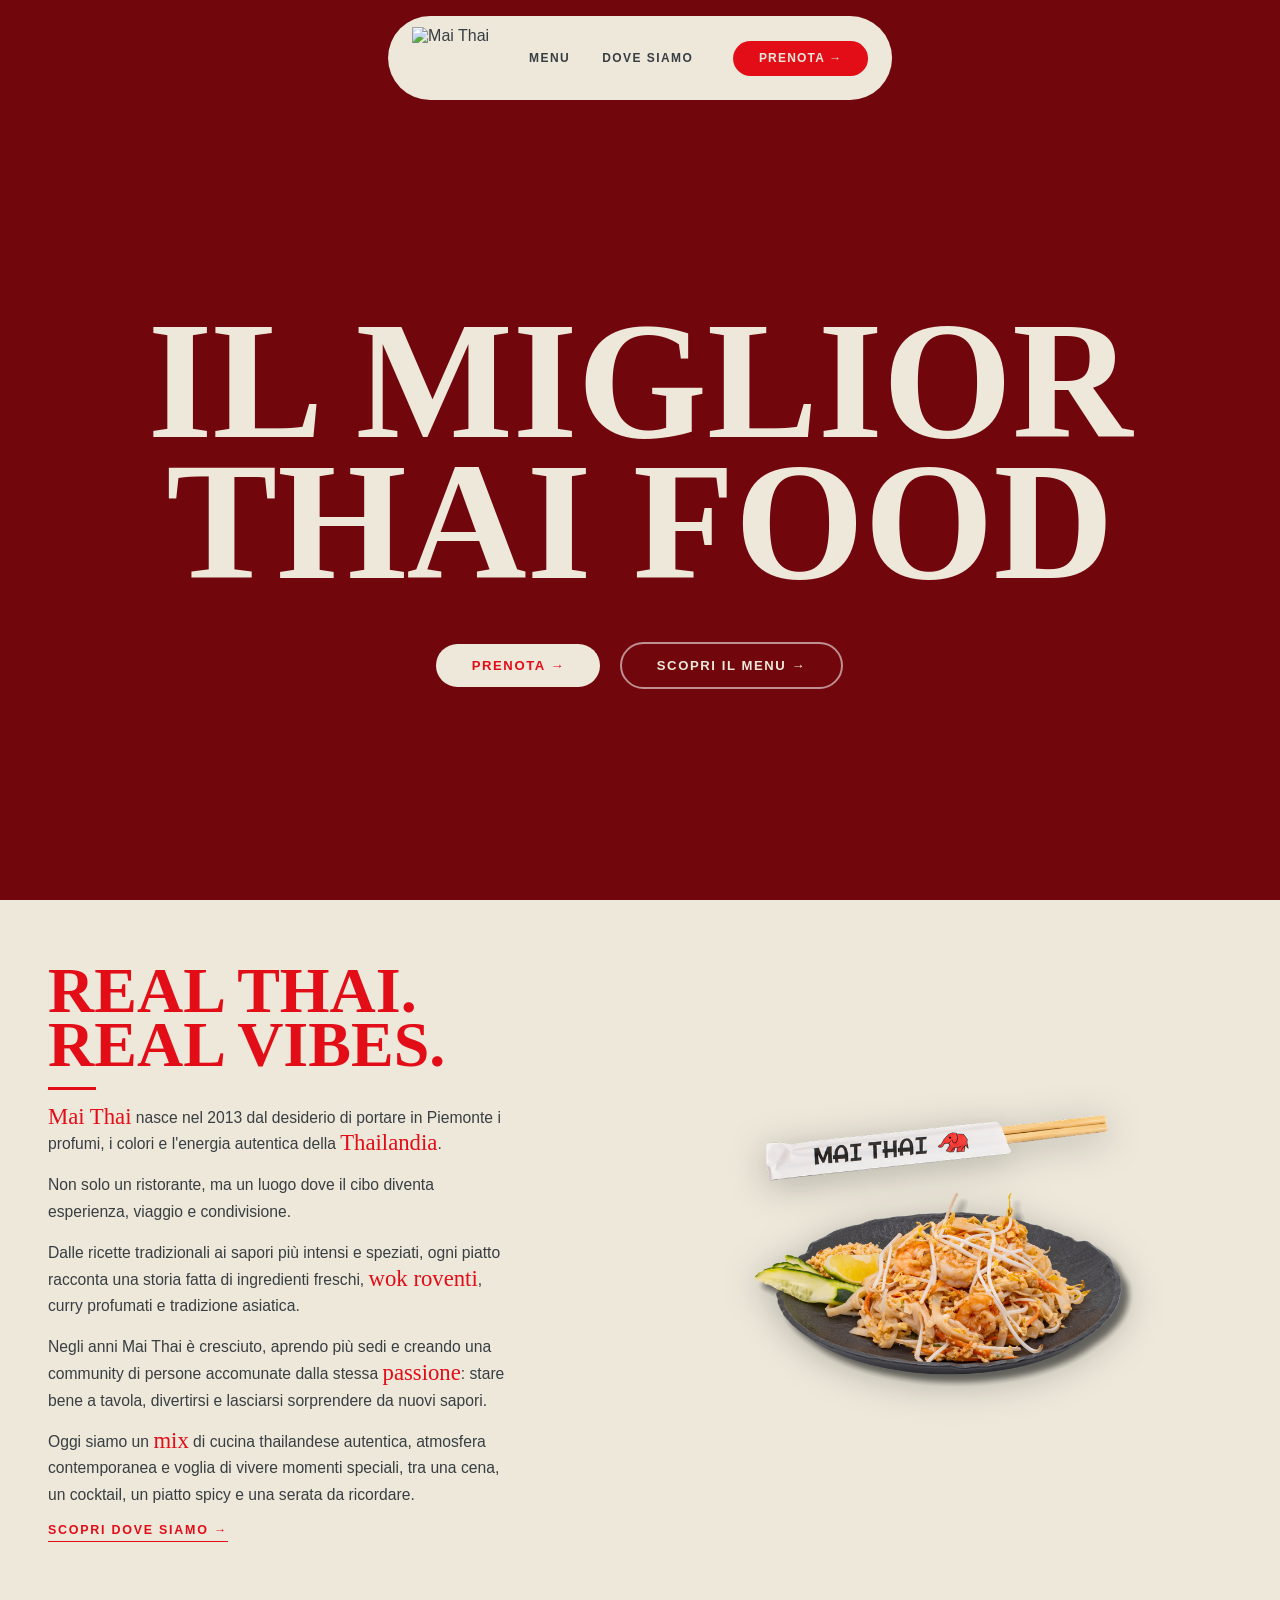
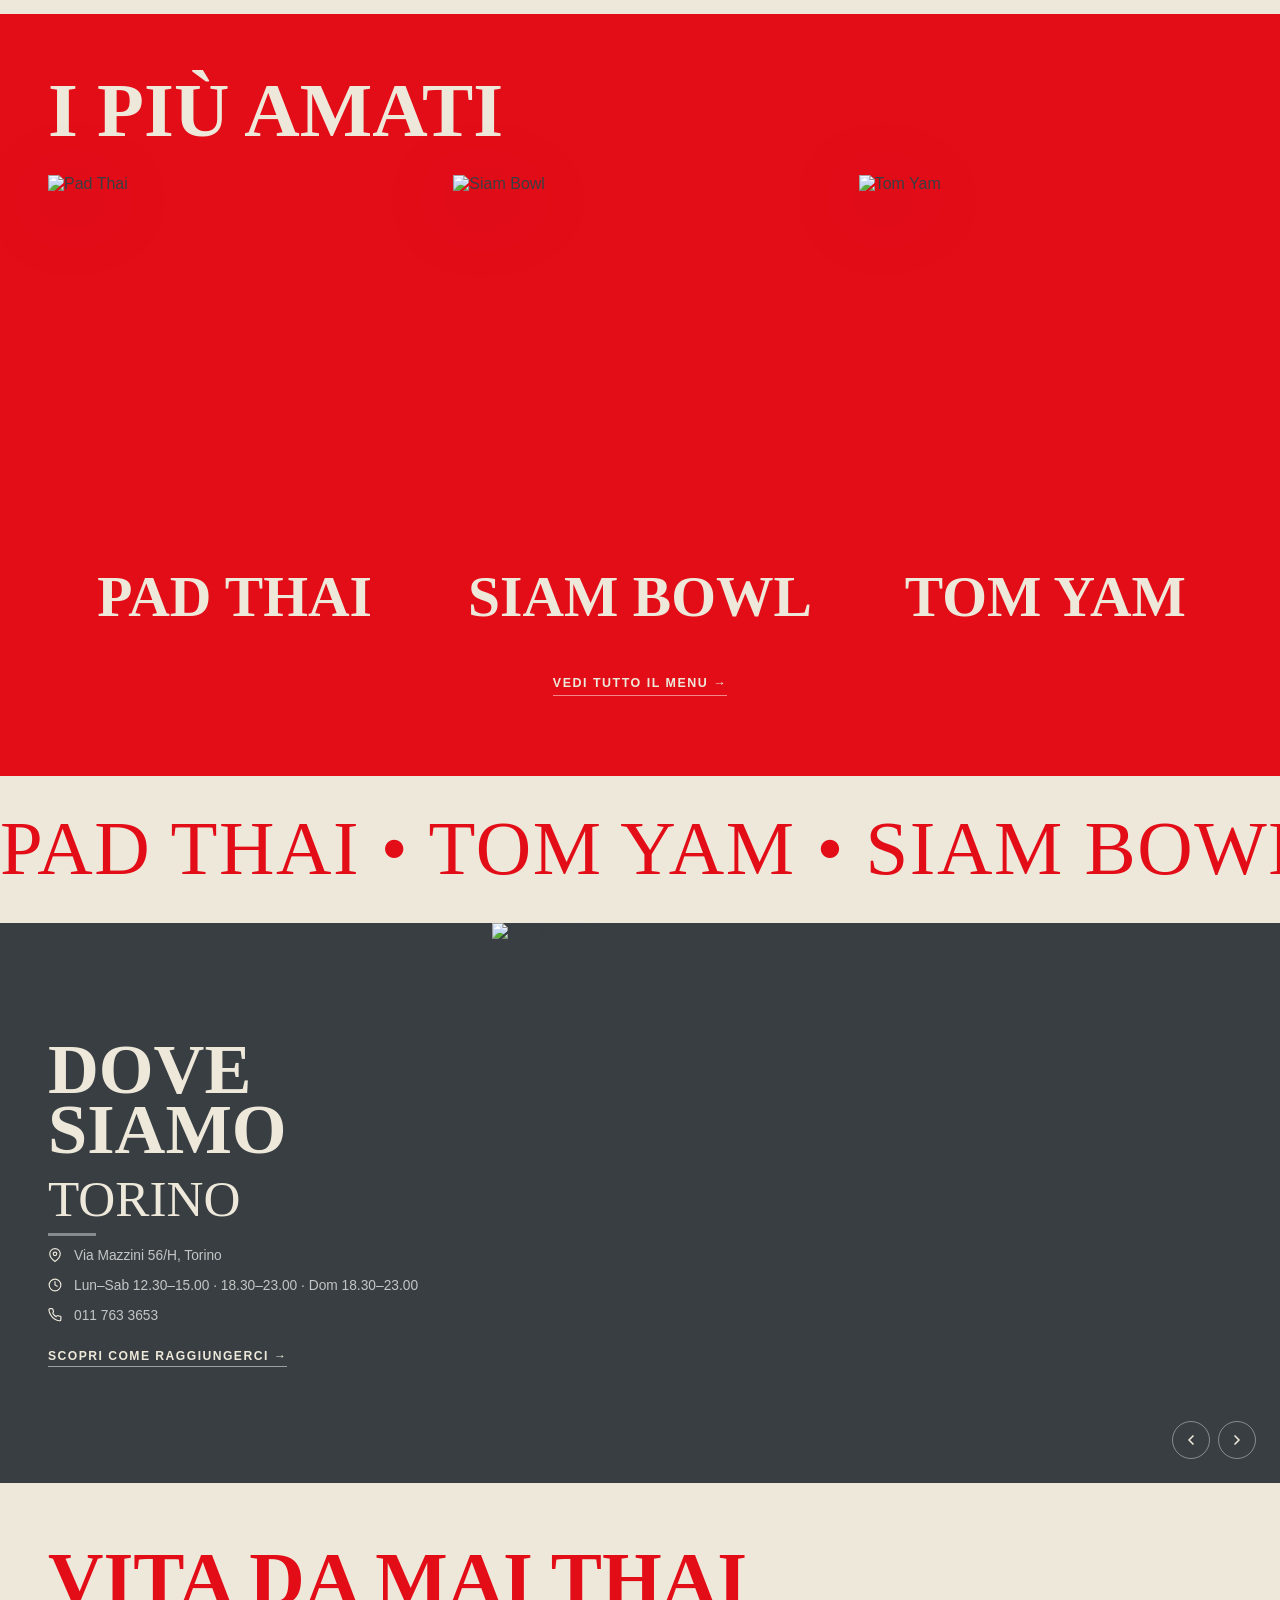
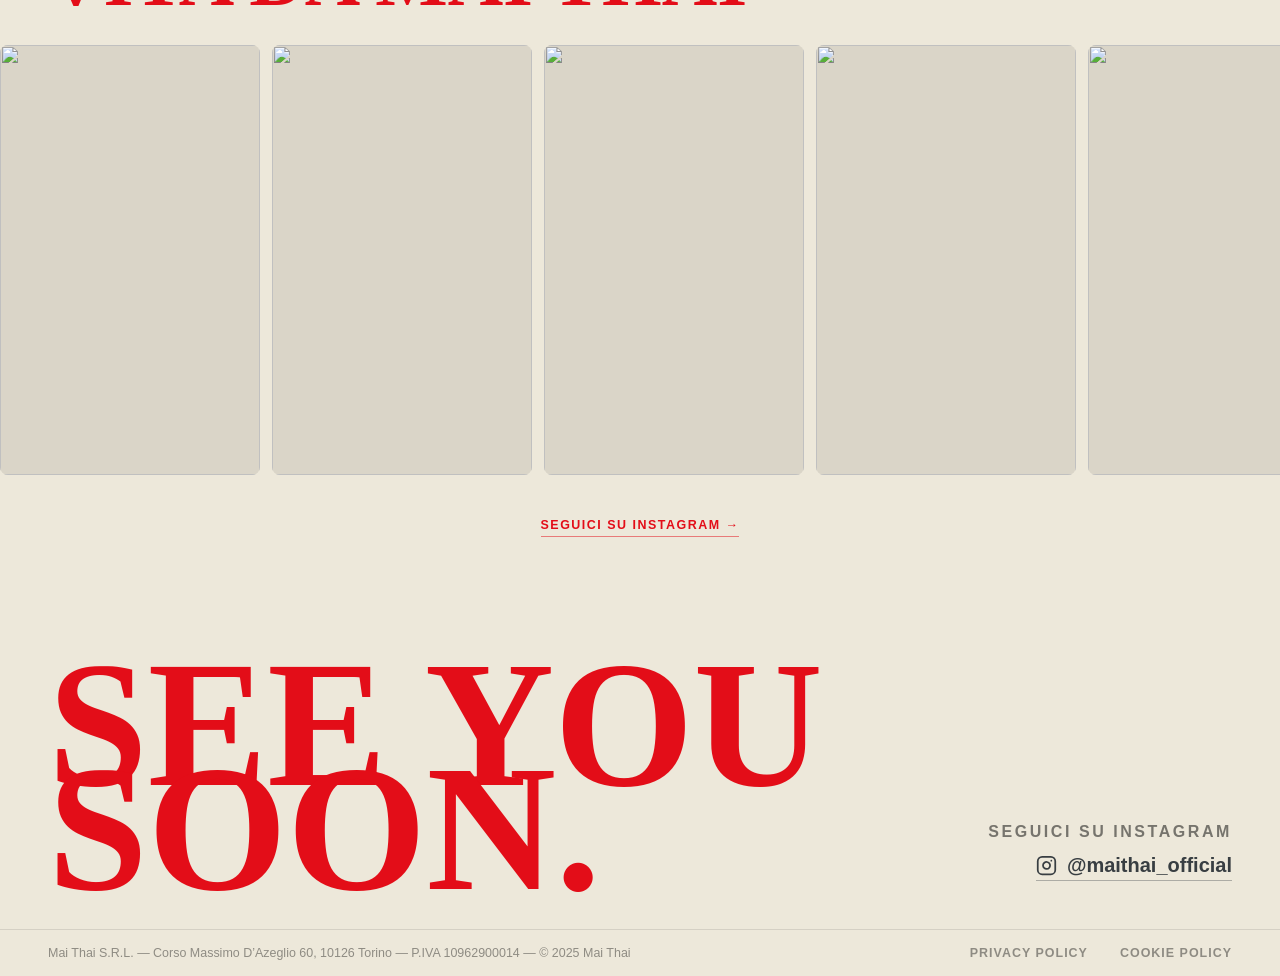
==== commit f61e95a1: "Home: il racconto di Mai Thai nella sezione Chi siamo - I cinque paragrafi forniti dal cliente al po" ====
--- a/index.html
+++ b/index.html
@@ -73,15 +73,39 @@
         <div class="v3-chisiamo__text" data-reveal>
           <h2 class="v3-chisiamo__title">Real Thai.<br>Real Vibes.</h2>
           <div class="v3-chisiamo__divider"></div>
-          <p class="v3-chisiamo__desc">Cucina di strada thailandese, ricette genuine e sapori veri. Niente fronzoli, solo buon cibo.</p>
-          <a href="sedi.html" class="v3-chisiamo__link">Chi siamo &rarr;</a>
-        </div>
-
-        <img src="images/grafiche/grafiti/STELLINA.png" alt="" class="v3-graffiti v3-graffiti--stella-chisiamo-2" aria-hidden="true">
+
+          <p class="v3-chisiamo__desc">
+            <b class="v3-chisiamo__ev">Mai Thai</b> nasce nel 2013 dal desiderio di portare in Piemonte
+            i profumi, i colori e l'energia autentica della <b class="v3-chisiamo__ev">Thailandia</b>.
+          </p>
+          <p class="v3-chisiamo__desc">
+            Non solo un ristorante, ma un luogo dove il cibo diventa esperienza, viaggio e condivisione.
+          </p>
+          <p class="v3-chisiamo__desc">
+            Dalle ricette tradizionali ai sapori più intensi e speziati, ogni piatto racconta una storia
+            fatta di ingredienti freschi, <b class="v3-chisiamo__ev">wok roventi</b>, curry profumati e
+            tradizione asiatica.
+          </p>
+          <p class="v3-chisiamo__desc">
+            Negli anni Mai Thai è cresciuto, aprendo più sedi e creando una community di persone
+            accomunate dalla stessa <b class="v3-chisiamo__ev">passione</b>: stare bene a tavola,
+            divertirsi e lasciarsi sorprendere da nuovi sapori.
+          </p>
+          <p class="v3-chisiamo__desc">
+            Oggi siamo un <b class="v3-chisiamo__ev">mix</b> di cucina thailandese autentica, atmosfera
+            contemporanea e voglia di vivere momenti speciali, tra una cena, un cocktail, un piatto
+            spicy e una serata da ricordare.
+          </p>
+
+          <a href="sedi.html" class="v3-chisiamo__link">Scopri dove siamo &rarr;</a>
+        </div>
 
         <div class="v3-chisiamo__visual">
           <div class="v3-chisiamo__photo" data-reveal-right>
-            <img src="images/grafiche/PROVA CHI SIAMO.png" alt="Mai Thai ristorante">
+            <!-- Dentro al riquadro della foto: cosi la grafica le resta
+                 sempre dietro, a qualunque larghezza di schermo -->
+            <img src="images/grafiche/grafiti/STELLINA.png" alt="" class="v3-graffiti v3-graffiti--stella-chisiamo-2" aria-hidden="true">
+            <img src="images/grafiche/CHI%20SIAMO%20PADTHAI.png" alt="Pad Thai con gamberi servito da Mai Thai">
           </div>
         </div>
 
--- a/css/home-v3.css
+++ b/css/home-v3.css
@@ -313,7 +313,9 @@
   background-image: url("../images/grafiche/TEXTURE MENU.png");
   background-repeat: repeat;
   background-blend-mode: multiply;
-  padding: 2.5rem 0 2rem;
+  /* Stesso respiro della gallery: con il racconto completo la sezione ha
+     il peso delle altre, non piu quello di un riquadro di passaggio */
+  padding: 4rem 0 4.5rem;
   overflow: hidden;
 }
 
@@ -326,18 +328,28 @@
   display: grid;
   grid-template-columns: 1fr 1fr;
   gap: 2rem;
-  align-items: center;
+  /* In alto e non al centro: con il racconto lungo, una foto centrata
+     verticalmente resta sospesa in mezzo al vuoto */
+  align-items: start;
   padding: 0 3rem;
 }
 
 /* Stellina in basso a destra dietro il piatto.
    z-index -1 la manda sotto la foto ma resta dentro il contesto di
    impilamento di __inner, quindi sopra il pattern della sezione. */
+/* A sinistra del piatto e quasi tutta fuori dalla foto: cosi si vede per
+   intero, e solo il bordo destro passa dietro al piatto, giusto per
+   toccarlo. L'altezza e all'incirca quella del piatto, che sta nella
+   meta inferiore dell'immagine. z-index -1 la manda sotto la foto, e
+   l'isolation sul riquadro la trattiene li invece di spedirla dietro
+   allo sfondo della sezione. */
 .v3-graffiti--stella-chisiamo-2 {
-  width: 215px;
-  top: 50%;
-  left: 51%;
+  position: absolute;
+  width: 72%;
+  top: 62%;
+  left: -55%;
   right: auto;
+  bottom: auto;
   z-index: -1;
   transform: translateY(-50%) rotate(12deg);
   filter: brightness(0) invert(1) brightness(0.22);
@@ -346,7 +358,7 @@
 .v3-chisiamo__text {
   display: flex;
   flex-direction: column;
-  gap: 0.7rem;
+  gap: 0.9rem;
 }
 
 .v3-chisiamo__title {
@@ -368,7 +380,23 @@
   font-size: 0.98rem;
   line-height: 1.7;
   color: var(--black);
+  /* Riga corta: oltre i 460px l'occhio fatica a tornare a capo */
   max-width: 460px;
+  margin: 0;
+}
+
+/* Parole in evidenza nel font dei titoli, come nel materiale del cliente.
+   line-height 0 e vertical-align tengono la riga alla stessa altezza
+   delle altre: il font dei titoli e molto piu alto e allargherebbe
+   l'interlinea solo dove compare. */
+.v3-chisiamo__ev {
+  font-family: var(--font-display);
+  font-weight: 400;
+  font-size: 1.45em;
+  line-height: 0;
+  vertical-align: -0.04em;
+  color: var(--red);
+  white-space: nowrap;
 }
 
 .v3-chisiamo__link {
@@ -391,12 +419,21 @@
 
 .v3-chisiamo__visual {
   display: flex;
-  align-items: center;
+  align-items: flex-start;
   justify-content: center;
-}
-
-.v3-chisiamo__photo img {
-  max-height: 340px;
+  /* All'altezza del testo, non del titolo */
+  padding-top: 4.5rem;
+}
+
+.v3-chisiamo__photo {
+  position: relative;
+  isolation: isolate;
+}
+
+/* Piu grande di prima: accanto a cinque paragrafi, 340px sembravano
+   una miniatura */
+.v3-chisiamo__photo > img:last-child {
+  max-height: 430px;
   width: auto;
   display: block;
   filter: drop-shadow(0 6px 18px rgba(0,0,0,0.25));
@@ -1033,16 +1070,15 @@
     gap: 1.5rem;
   }
   .v3-chisiamo__photo { order: -1; }
-  .v3-chisiamo__photo img { max-height: 240px; }
-
-  /* Annulla il centraggio verticale della versione desktop */
+  .v3-chisiamo__photo > img:last-child { max-height: 240px; }
+  /* A colonna singola la foto sta sopra il testo: niente spinta dall'alto */
+  .v3-chisiamo__visual { padding-top: 0; }
+
+  /* A colonna singola a sinistra c'e meno spazio: la stellina rientra,
+     altrimenti finirebbe fuori dallo schermo */
   .v3-graffiti--stella-chisiamo-2 {
-    width: 90px;
-    right: auto;
-    left: 3%;
-    top: auto;
-    bottom: 6%;
-    transform: rotate(12deg);
+    width: 50%;
+    left: -28%;
   }
 
   /* Gallery */
@@ -1133,7 +1169,7 @@
   .v3-hero__title { font-size: clamp(3.5rem, 20vw, 6rem); }
 
   .v3-chisiamo__inner { padding: 0 1rem; gap: 1rem; }
-  .v3-chisiamo__photo img { max-height: 180px; }
+  .v3-chisiamo__photo > img:last-child { max-height: 180px; }
 
   .v3-bestseller { padding: 2rem 1rem 3rem; }
   .v3-bestseller__grid { gap: 1.5rem; }
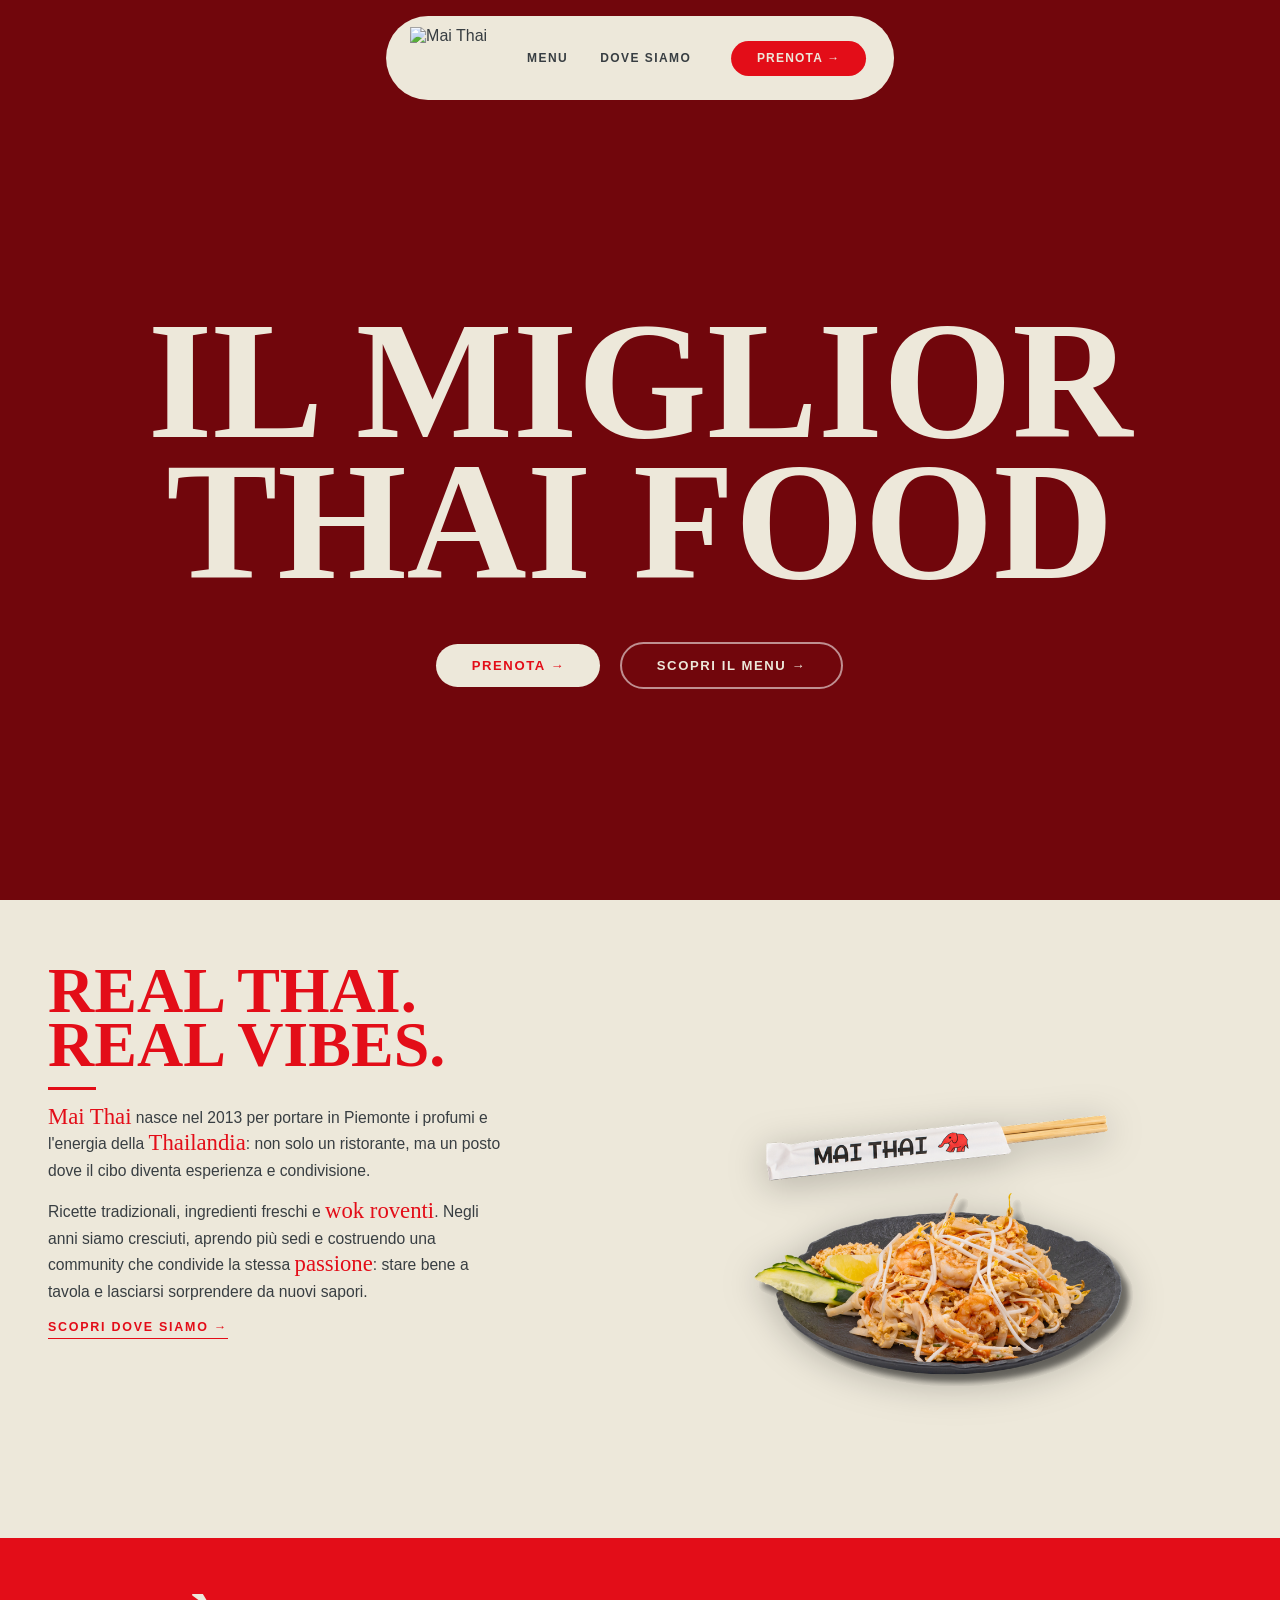
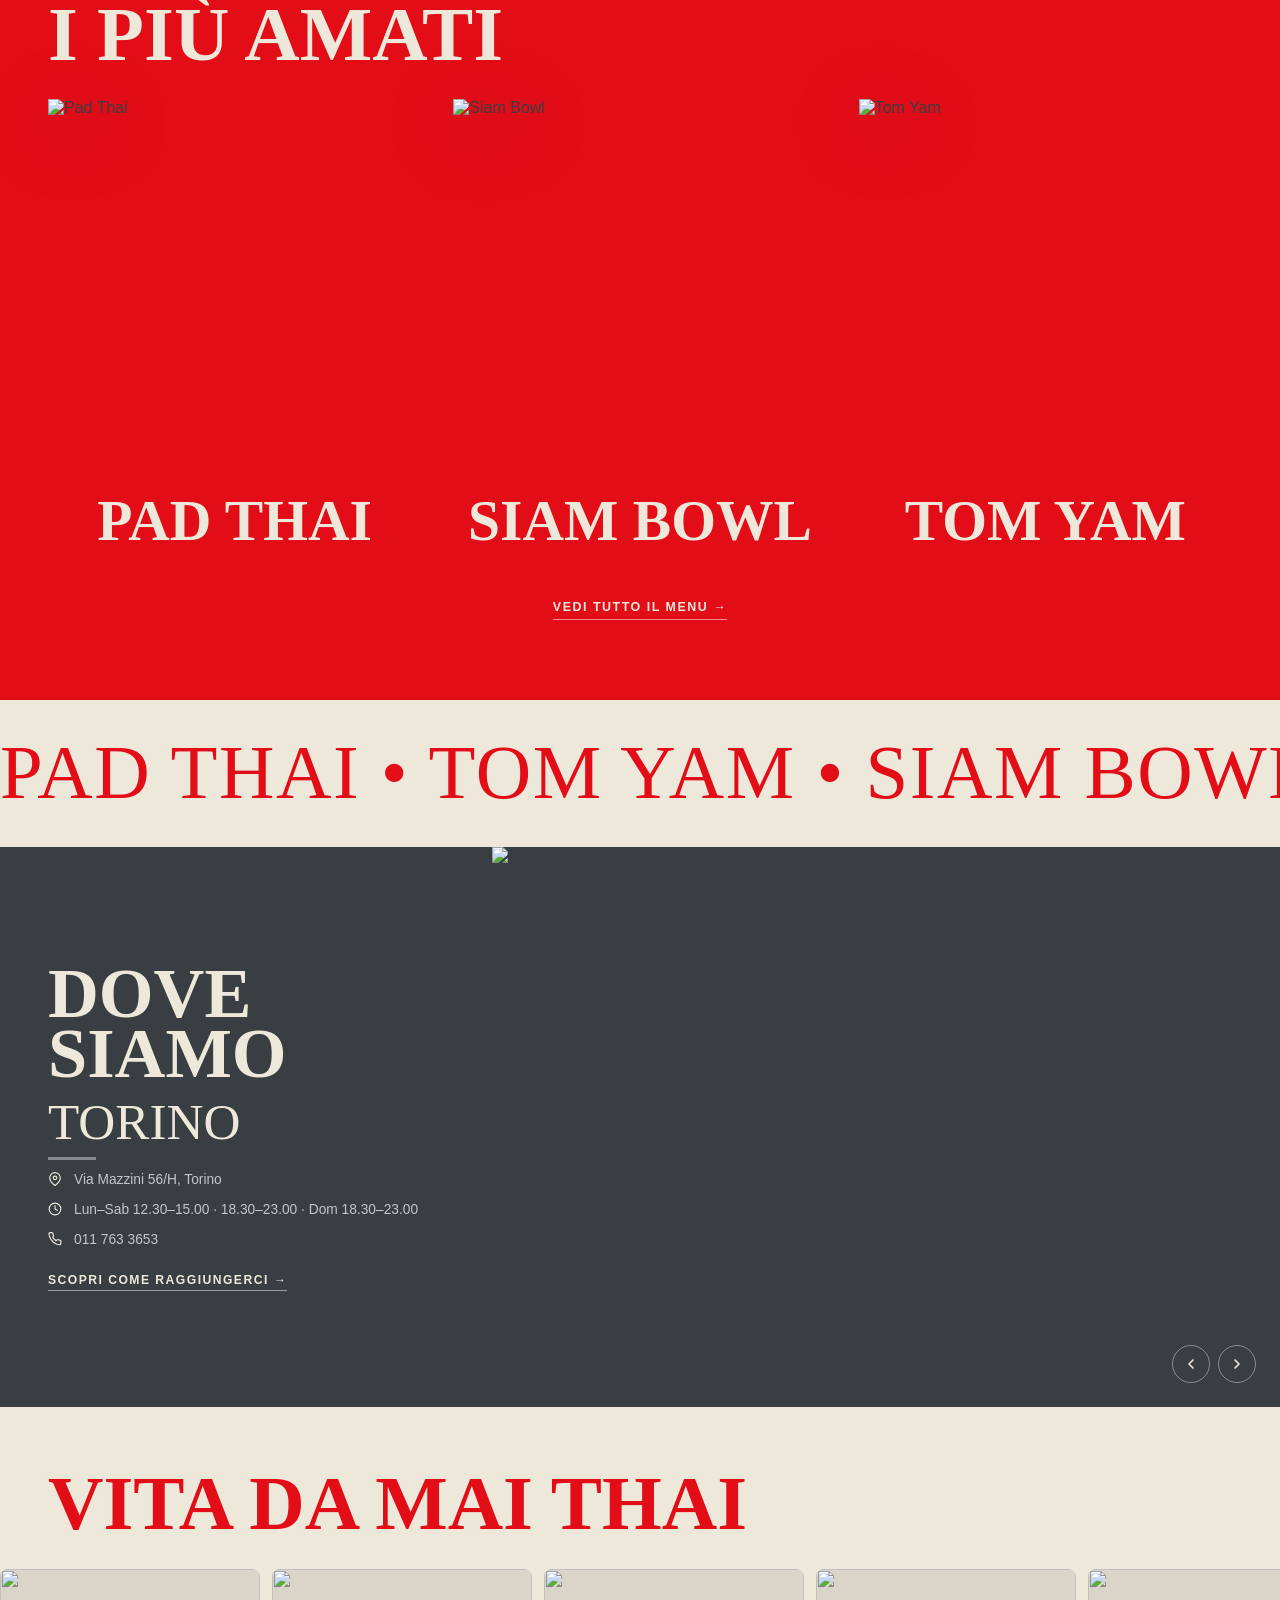
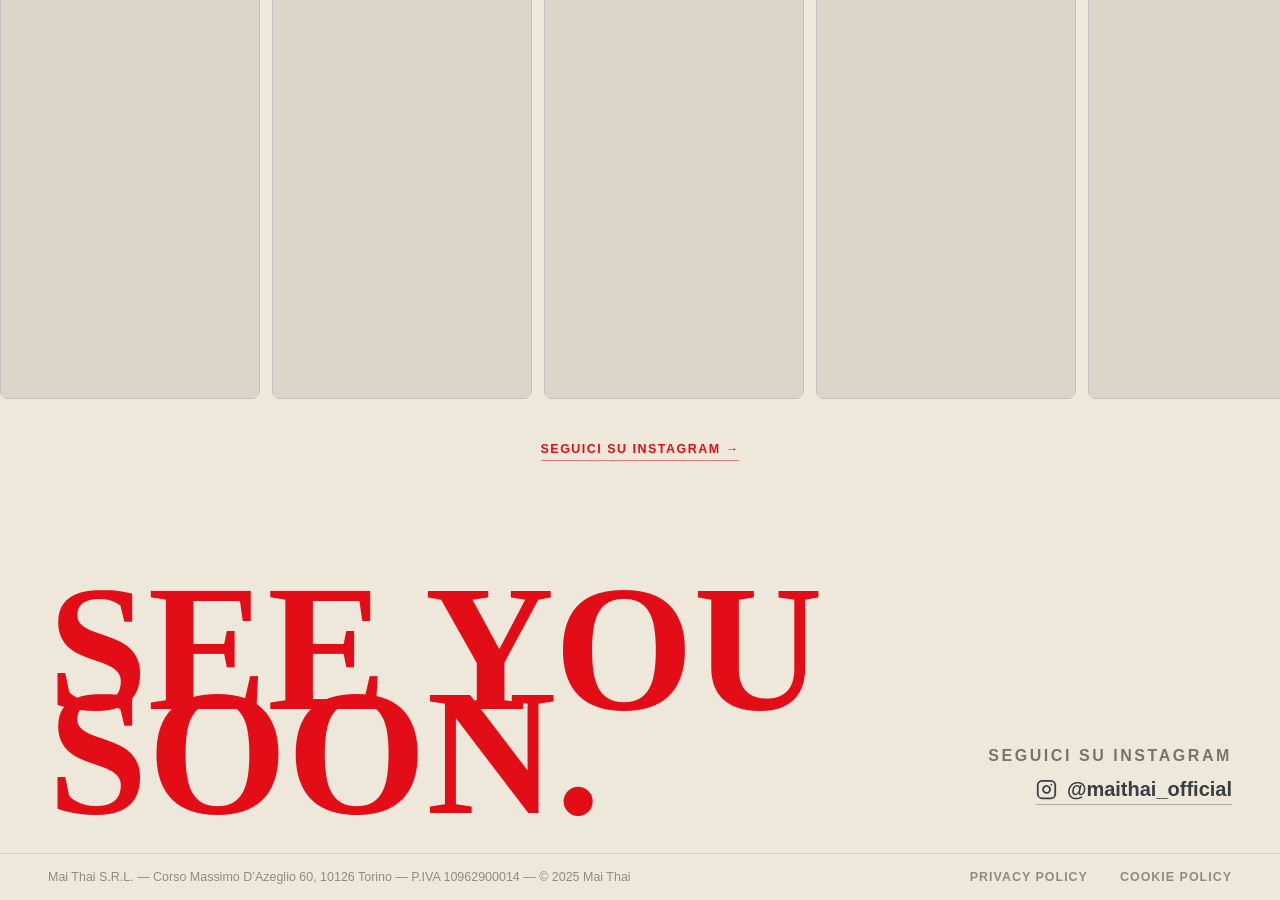
==== commit c32b2890: "Chi siamo: il racconto in due paragrafi Cinque paragrafi erano troppi per quella colonna. Restano i " ====
--- a/index.html
+++ b/index.html
@@ -75,26 +75,15 @@
           <div class="v3-chisiamo__divider"></div>
 
           <p class="v3-chisiamo__desc">
-            <b class="v3-chisiamo__ev">Mai Thai</b> nasce nel 2013 dal desiderio di portare in Piemonte
-            i profumi, i colori e l'energia autentica della <b class="v3-chisiamo__ev">Thailandia</b>.
+            <b class="v3-chisiamo__ev">Mai Thai</b> nasce nel 2013 per portare in Piemonte i profumi e
+            l'energia della <b class="v3-chisiamo__ev">Thailandia</b>: non solo un ristorante, ma un
+            posto dove il cibo diventa esperienza e condivisione.
           </p>
           <p class="v3-chisiamo__desc">
-            Non solo un ristorante, ma un luogo dove il cibo diventa esperienza, viaggio e condivisione.
-          </p>
-          <p class="v3-chisiamo__desc">
-            Dalle ricette tradizionali ai sapori più intensi e speziati, ogni piatto racconta una storia
-            fatta di ingredienti freschi, <b class="v3-chisiamo__ev">wok roventi</b>, curry profumati e
-            tradizione asiatica.
-          </p>
-          <p class="v3-chisiamo__desc">
-            Negli anni Mai Thai è cresciuto, aprendo più sedi e creando una community di persone
-            accomunate dalla stessa <b class="v3-chisiamo__ev">passione</b>: stare bene a tavola,
-            divertirsi e lasciarsi sorprendere da nuovi sapori.
-          </p>
-          <p class="v3-chisiamo__desc">
-            Oggi siamo un <b class="v3-chisiamo__ev">mix</b> di cucina thailandese autentica, atmosfera
-            contemporanea e voglia di vivere momenti speciali, tra una cena, un cocktail, un piatto
-            spicy e una serata da ricordare.
+            Ricette tradizionali, ingredienti freschi e <b class="v3-chisiamo__ev">wok roventi</b>.
+            Negli anni siamo cresciuti, aprendo più sedi e costruendo una community che condivide la
+            stessa <b class="v3-chisiamo__ev">passione</b>: stare bene a tavola e lasciarsi sorprendere
+            da nuovi sapori.
           </p>
 
           <a href="sedi.html" class="v3-chisiamo__link">Scopri dove siamo &rarr;</a>
--- a/css/home-v3.css
+++ b/css/home-v3.css
@@ -105,7 +105,9 @@
   display: flex;
   align-items: center;
   gap: 2.5rem;
-  padding: 0.7rem 1.5rem 0.7rem 1.5rem;
+  /* Un filo piu larga a destra: li si affacciano il pulsante "Prenota" e
+     il carrello, che altrimenti sfiorano il bordo della pillola */
+  padding: 0.7rem 1.75rem 0.7rem 1.5rem;
 }
 
 .v3-header__logo {
@@ -983,7 +985,13 @@
 .v3-nav-mobile {
   display: none;
   position: fixed;
-  inset: 0;
+  top: 0;
+  left: 0;
+  right: 0;
+  /* dvh: con inset 0 le voci restano centrate sulla finestra senza
+     barre, quindi su iPhone scendono sotto quella degli indirizzi */
+  height: 100vh;
+  height: 100dvh;
   z-index: 100;
   background-color: var(--red);
   flex-direction: column;
--- a/css/cookie.css
+++ b/css/cookie.css
@@ -0,0 +1,377 @@
+/* ==========================================================================
+   Consenso cookie — banner, pannello preferenze, segnaposto mappe
+   Stile delle card del menu: beige, bordo antracite 3px, titolo TAN Ashford.
+   Colori scritti per esteso: la pagina puo caricare base.css (--color-*)
+   o solo home-v3.css (--red, --beige...), qui valgono entrambe.
+   ========================================================================== */
+
+.cookie [hidden],
+.cookie[hidden] {
+  display: none !important;
+}
+
+/* ---------- Banner ---------- */
+
+.cookie {
+  position: fixed;
+  left: 0;
+  right: 0;
+  bottom: 0;
+  z-index: 500;               /* sopra carrello (200) e pannello carrello (400) */
+  padding: 1rem;
+  padding-bottom: calc(1rem + env(safe-area-inset-bottom, 0px));
+  display: flex;
+  justify-content: center;
+  pointer-events: none;       /* il sito resta usabile ai lati del banner */
+  opacity: 0;
+  transform: translateY(1.5rem);
+  transition: opacity 0.25s ease, transform 0.25s ease;
+}
+
+.cookie.is-visibile {
+  opacity: 1;
+  transform: none;
+}
+
+.cookie__box {
+  pointer-events: auto;
+  position: relative;
+  width: 100%;
+  max-width: 720px;
+  max-height: calc(100vh - 2rem);
+  max-height: calc(100dvh - 2rem);
+  overflow-y: auto;
+  background-color: #EDE8DA;
+  color: #383E42;
+  border: 3px solid #383E42;
+  border-radius: 18px;
+  box-shadow: 6px 6px 0 #383E42;
+  padding: 1.5rem 1.75rem 1.5rem;
+  font-family: 'Open Sans', sans-serif;
+}
+
+.cookie__titolo {
+  font-family: 'TAN Ashford', 'Gorilla Milkshake', cursive;
+  font-size: 1.9rem;
+  line-height: 1;
+  color: #E30D18;
+  margin: 0 2.5rem 0.6rem 0;
+}
+
+.cookie__testo {
+  font-size: 0.9rem;
+  line-height: 1.55;
+  margin: 0;
+}
+
+.cookie__link {
+  color: #E30D18;
+  font-weight: 700;
+  text-decoration: underline;
+  text-underline-offset: 2px;
+}
+
+/* X in alto a destra: chiude e rifiuta */
+.cookie__chiudi {
+  position: absolute;
+  top: 0.75rem;
+  right: 0.75rem;
+  width: 2.25rem;
+  height: 2.25rem;
+  border-radius: 50%;
+  border: 2px solid #383E42;
+  background: transparent;
+  color: #383E42;
+  font-size: 1.4rem;
+  line-height: 1;
+  cursor: pointer;
+  display: flex;
+  align-items: center;
+  justify-content: center;
+  transition: background-color 0.2s, color 0.2s;
+}
+
+.cookie__chiudi:hover {
+  background-color: #383E42;
+  color: #EDE8DA;
+}
+
+/* ---------- Pulsanti ---------- */
+
+.cookie__azioni {
+  display: flex;
+  flex-wrap: wrap;
+  gap: 0.6rem;
+  margin-top: 1.25rem;
+}
+
+/* Rifiuta e Accetta hanno lo stesso identico stile: nessuno dei due spinge l'altro */
+.cookie__btn {
+  flex: 1 1 0;
+  min-width: 9rem;
+  font-family: 'Open Sans', sans-serif;
+  font-weight: 700;
+  font-size: 0.8rem;
+  letter-spacing: 0.12em;
+  text-transform: uppercase;
+  padding: 0.85rem 1.2rem;
+  border-radius: 999px;
+  border: 2px solid #383E42;
+  background-color: #383E42;
+  color: #EDE8DA;
+  cursor: pointer;
+  transition: background-color 0.2s, color 0.2s, border-color 0.2s;
+}
+
+.cookie__btn:hover {
+  background-color: #E30D18;
+  border-color: #E30D18;
+  color: #EDE8DA;
+}
+
+.cookie__btn--contorno {
+  background-color: transparent;
+  color: #383E42;
+}
+
+.cookie__btn:focus-visible,
+.cookie__chiudi:focus-visible,
+.cookie__link:focus-visible {
+  outline: 3px solid #E30D18;
+  outline-offset: 3px;
+}
+
+/* ---------- Pannello Personalizza ---------- */
+
+.cookie__pannello {
+  margin-top: 1.1rem;
+  border-top: 3px solid #383E42;
+}
+
+.cookie__categoria {
+  padding: 0.9rem 0;
+  border-bottom: 1px solid rgba(56, 62, 66, 0.25);
+}
+
+.cookie__categoria-testa {
+  display: flex;
+  align-items: center;
+  justify-content: space-between;
+  gap: 1rem;
+}
+
+label.cookie__categoria-testa {
+  cursor: pointer;
+}
+
+.cookie__categoria-nome {
+  font-weight: 700;
+  font-size: 0.95rem;
+}
+
+.cookie__sempre {
+  flex-shrink: 0;
+  font-size: 0.72rem;
+  font-weight: 700;
+  letter-spacing: 0.1em;
+  text-transform: uppercase;
+  color: #E30D18;
+}
+
+.cookie__categoria-desc {
+  font-size: 0.82rem;
+  line-height: 1.5;
+  margin: 0.35rem 0 0;
+  opacity: 0.8;
+}
+
+/* Interruttore: parte sempre spento */
+.cookie__switch {
+  position: relative;
+  flex-shrink: 0;
+  width: 3.1rem;
+  height: 1.75rem;
+}
+
+.cookie__switch-input {
+  position: absolute;
+  inset: 0;
+  width: 100%;
+  height: 100%;
+  margin: 0;
+  opacity: 0;
+  cursor: pointer;
+  z-index: 1;
+}
+
+.cookie__switch-track {
+  position: absolute;
+  inset: 0;
+  border-radius: 999px;
+  border: 2px solid #383E42;
+  background-color: transparent;
+  transition: background-color 0.2s;
+}
+
+.cookie__switch-track::after {
+  content: '';
+  position: absolute;
+  top: 50%;
+  left: 0.2rem;
+  width: 1.1rem;
+  height: 1.1rem;
+  border-radius: 50%;
+  background-color: #383E42;
+  transform: translateY(-50%);
+  transition: transform 0.2s, background-color 0.2s;
+}
+
+.cookie__switch-input:checked + .cookie__switch-track {
+  background-color: #E30D18;
+  border-color: #E30D18;
+}
+
+.cookie__switch-input:checked + .cookie__switch-track::after {
+  background-color: #EDE8DA;
+  transform: translate(1.3rem, -50%);
+}
+
+.cookie__switch-input:focus-visible + .cookie__switch-track {
+  outline: 3px solid #E30D18;
+  outline-offset: 3px;
+}
+
+/* ---------- Footer: i link vanno a capo su schermi stretti ---------- */
+
+.v3-footer__bottom-links {
+  flex-wrap: wrap;
+  justify-content: center;
+}
+
+/* ---------- Segnaposto mappe (pagina Dove siamo) ---------- */
+
+/* Nel flusso e non sovrapposto: se il testo e piu alto della mappa (mobile)
+   il riquadro si allunga invece di tagliare l'icona */
+.mappa-bloccata {
+  position: relative;
+  box-sizing: border-box;
+  min-height: 100%;
+  height: 100%;
+  display: flex;
+  flex-direction: column;
+  align-items: center;
+  justify-content: center;
+  gap: 0.6rem;
+  padding: 1.5rem;
+  text-align: center;
+  background-color: #383E42;
+  color: #EDE8DA;
+  font-family: 'Open Sans', sans-serif;
+}
+
+/* Sui blocchi antracite il segnaposto diventa beige, per staccarsi */
+.sede-block--alt .mappa-bloccata {
+  background-color: #EDE8DA;
+  color: #383E42;
+}
+
+.mappa-bloccata__icona {
+  width: 2.2rem;
+  height: 2.2rem;
+  color: #E30D18;
+}
+
+.mappa-bloccata__titolo {
+  font-family: 'TAN Ashford', 'Gorilla Milkshake', cursive;
+  font-size: 1.5rem;
+  line-height: 1;
+  margin: 0;
+}
+
+.mappa-bloccata__testo {
+  font-size: 0.82rem;
+  line-height: 1.5;
+  max-width: 22rem;
+  margin: 0;
+  opacity: 0.85;
+}
+
+.mappa-bloccata__azioni {
+  display: flex;
+  flex-wrap: wrap;
+  justify-content: center;
+  gap: 0.5rem;
+  margin-top: 0.4rem;
+}
+
+.mappa-bloccata__btn {
+  font-family: 'Open Sans', sans-serif;
+  font-weight: 700;
+  font-size: 0.75rem;
+  letter-spacing: 0.1em;
+  text-transform: uppercase;
+  padding: 0.7rem 1.3rem;
+  border-radius: 999px;
+  border: 2px solid currentColor;
+  background: transparent;
+  color: inherit;
+  cursor: pointer;
+  transition: background-color 0.2s, color 0.2s, border-color 0.2s;
+}
+
+.mappa-bloccata__btn--pieno {
+  background-color: #E30D18;
+  border-color: #E30D18;
+  color: #EDE8DA;
+}
+
+.mappa-bloccata__btn:hover {
+  background-color: #E30D18;
+  border-color: #E30D18;
+  color: #EDE8DA;
+}
+
+.mappa-bloccata__btn--pieno:hover {
+  background-color: transparent;
+  border-color: currentColor;
+  color: inherit;
+}
+
+.mappa-bloccata__btn:focus-visible {
+  outline: 3px solid #E30D18;
+  outline-offset: 3px;
+}
+
+/* ---------- Mobile ---------- */
+
+@media (max-width: 600px) {
+  .cookie {
+    padding: 0.6rem;
+    padding-bottom: calc(0.6rem + env(safe-area-inset-bottom, 0px));
+  }
+
+  .cookie__box {
+    padding: 1.2rem 1.1rem 1.1rem;
+    border-radius: 14px;
+    box-shadow: 4px 4px 0 #383E42;
+  }
+
+  .cookie__titolo { font-size: 1.6rem; }
+  .cookie__testo  { font-size: 0.85rem; }
+
+  /* Rifiuta e Accetta affiancati sotto, Personalizza a tutta larghezza sopra */
+  .cookie__btn {
+    min-width: 0;
+    padding: 0.8rem 0.6rem;
+    font-size: 0.75rem;
+  }
+
+  .cookie__btn--contorno {
+    order: -1;
+    flex-basis: 100%;
+  }
+}
+
+@media (prefers-reduced-motion: reduce) {
+  .cookie { transition: none; transform: none; }
+}
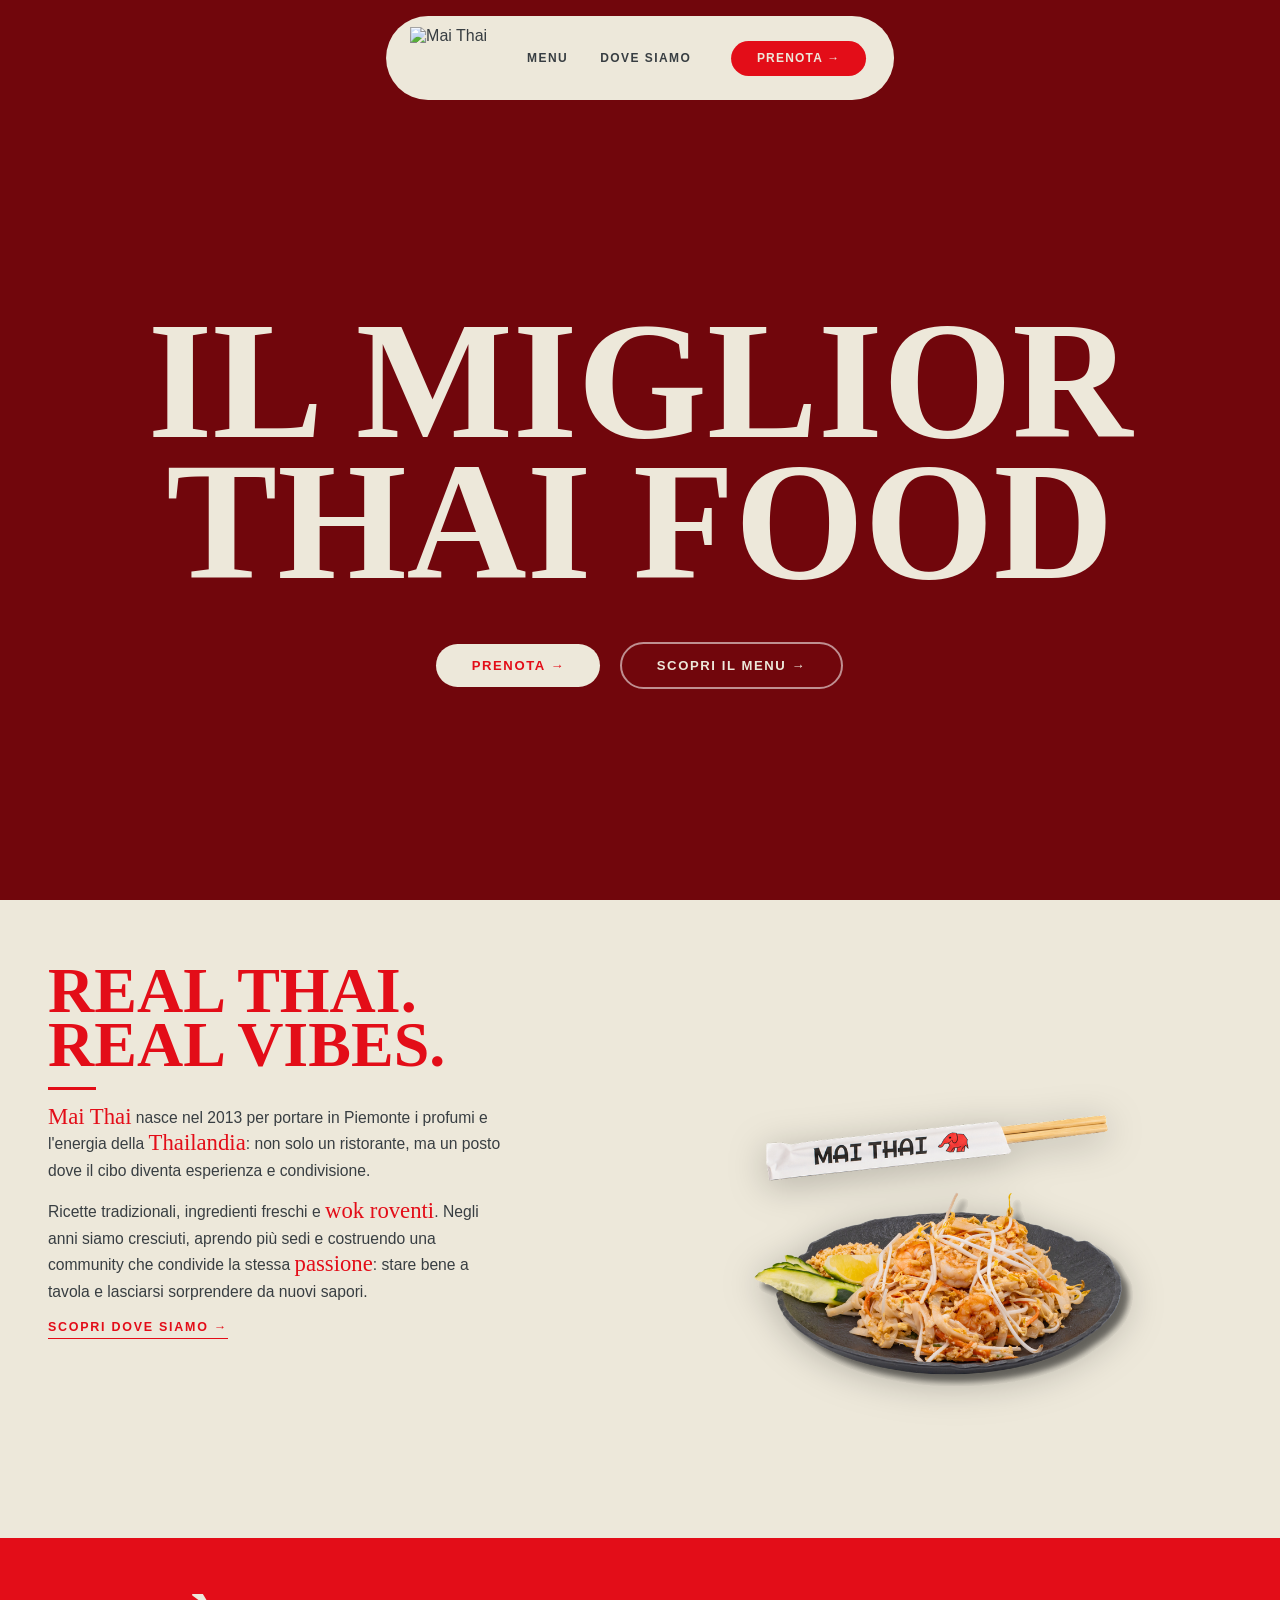
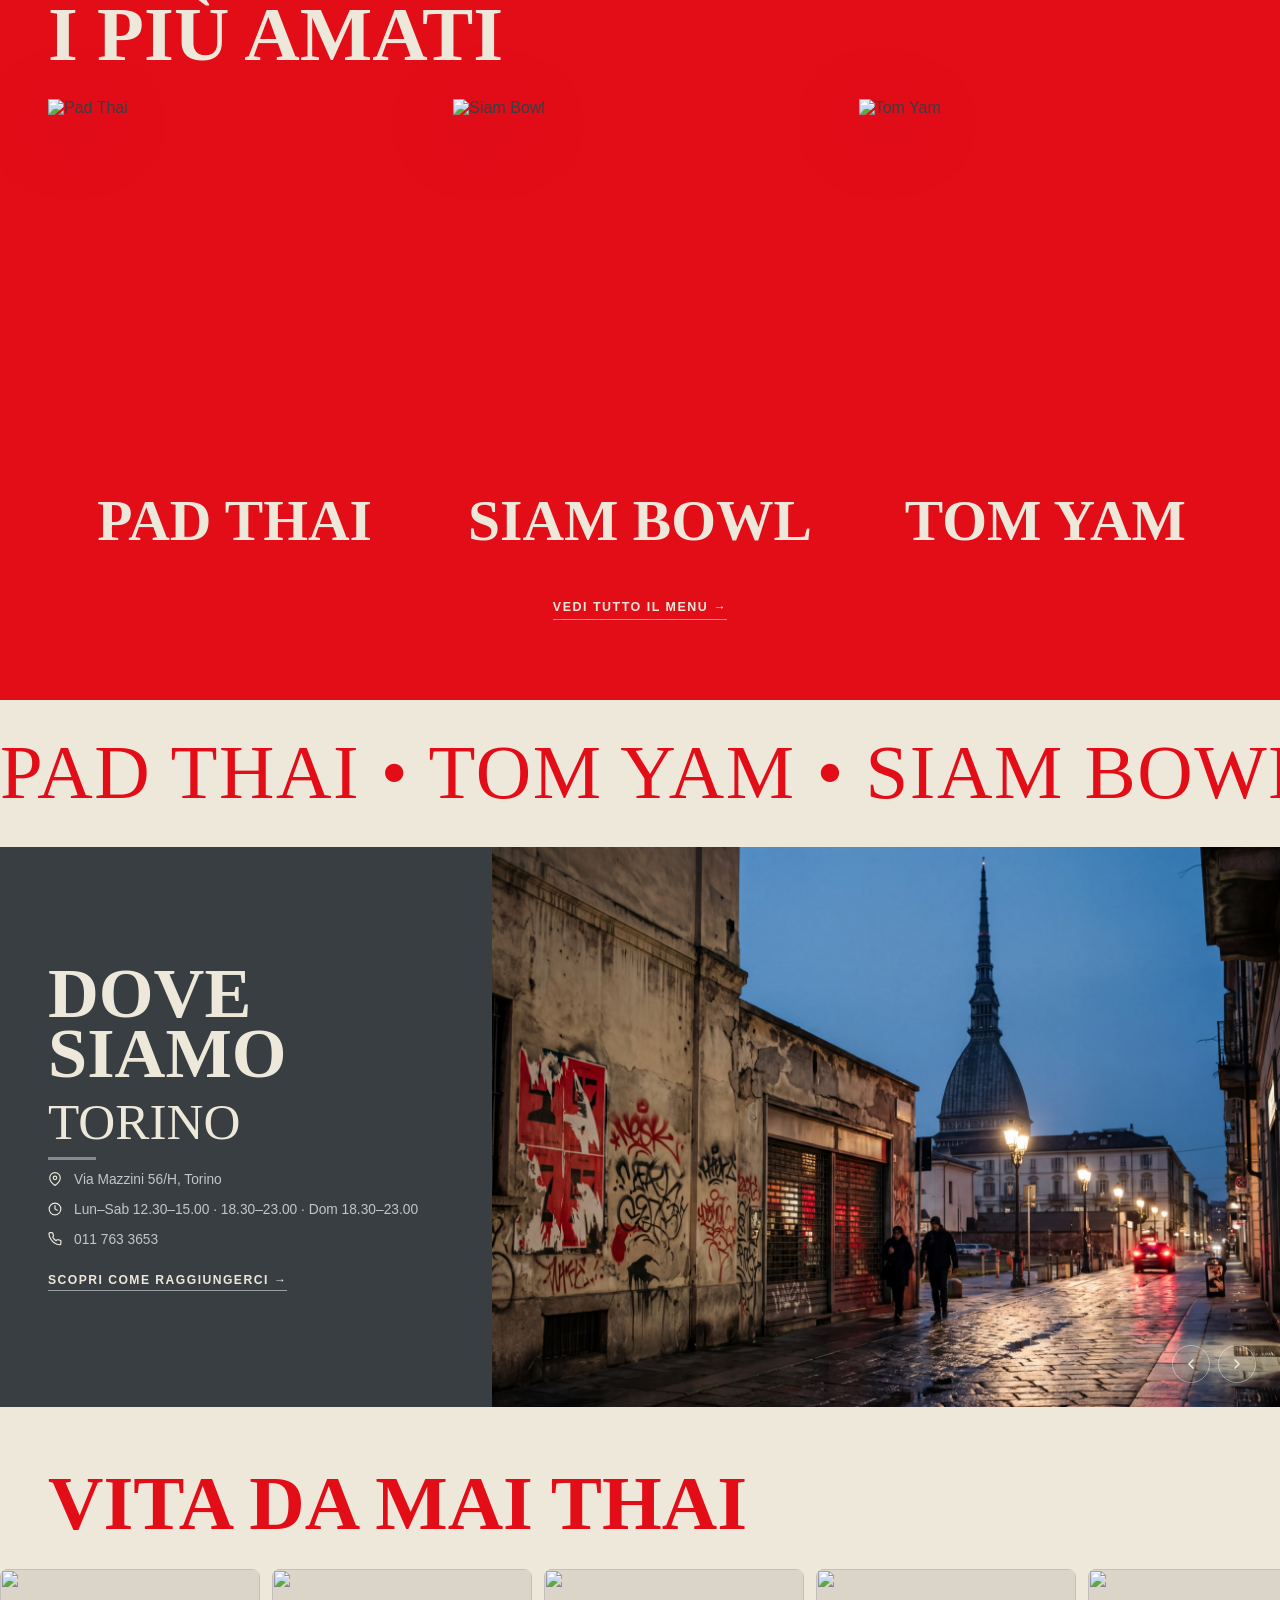
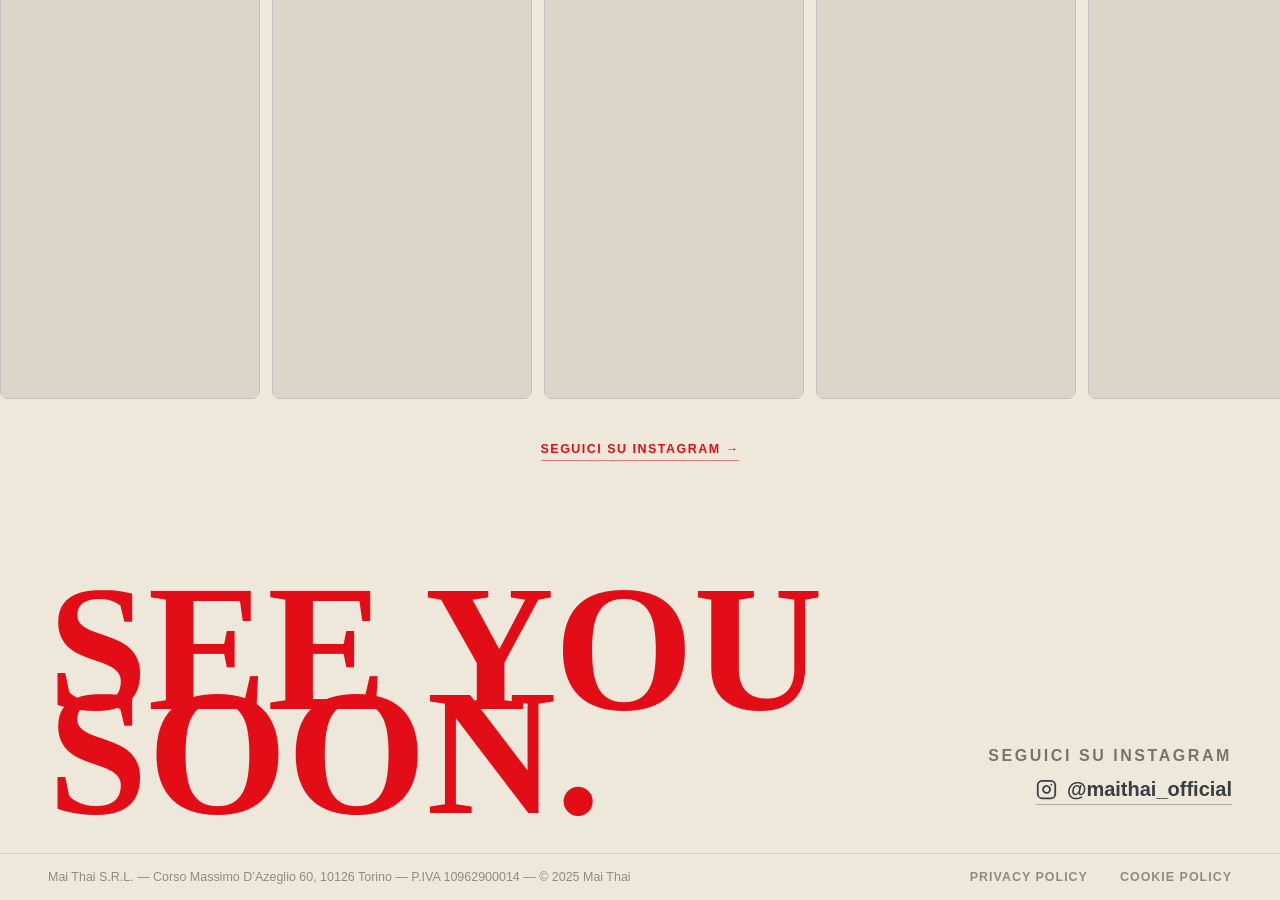
==== commit a3c9c99b: "Home: le foto delle sedi al posto degli scatti street Cinque delle sette sedi hanno la loro foto: To" ====
--- a/index.html
+++ b/index.html
@@ -312,13 +312,13 @@
 
       <!-- Colonna destra: foto -->
       <div class="v3-sedi__right">
-        <div class="v3-sedi__photo active"><img src="images/street/STREET2.jpg" alt="Mai Thai Torino" style="object-position: center 55%;"></div>
-        <div class="v3-sedi__photo"><img src="images/street/STREET4.jpg" alt="Mai Thai Torino 2" style="object-position: center 55%;"></div>
+        <div class="v3-sedi__photo active"><img src="images/sedi/torino.jpg" alt="Mai Thai Torino" loading="lazy"></div>
+        <div class="v3-sedi__photo"><img src="images/sedi/torino2.jpg" alt="Mai Thai Torino 2" loading="lazy"></div>
         <div class="v3-sedi__photo"><img src="images/street/STREET5.jpg" alt="Mai Thai Chieri" style="object-position: center 35%;"></div>
         <div class="v3-sedi__photo"><img src="images/street/STREET1.jpg" alt="Mai Thai Rivoli" style="object-position: center 55%;"></div>
-        <div class="v3-sedi__photo"><img src="images/street/STREET3.jpg" alt="Mai Thai Moncalieri" style="object-position: center center;"></div>
-        <div class="v3-sedi__photo"><img src="images/street/STREET6.jpg" alt="Mai Thai Cuneo" style="object-position: center 40%;"></div>
-        <div class="v3-sedi__photo"><img src="images/street/STREET7.jpg" alt="Mai Thai Mondovì" style="object-position: center 40%;"></div>
+        <div class="v3-sedi__photo"><img src="images/sedi/moncalieri.jpg" alt="Mai Thai Moncalieri" loading="lazy"></div>
+        <div class="v3-sedi__photo"><img src="images/sedi/cuneo.jpg" alt="Mai Thai Cuneo" loading="lazy"></div>
+        <div class="v3-sedi__photo"><img src="images/sedi/mondovi.jpg" alt="Mai Thai Mondovì" loading="lazy"></div>
       </div>
 
       <!-- Frecce overlay sulla foto (desktop) -->
--- a/css/home-v3.css
+++ b/css/home-v3.css
@@ -1072,21 +1072,43 @@
   .v3-graffiti--smile-hero { width: 100px; bottom: 3%; }
 
   /* Chi siamo */
+  /* Meno aria sotto: la foto e un PNG che ha gia il suo vuoto in fondo,
+     e sommato al respiro della sezione diventava mezzo schermo bianco */
+  .v3-chisiamo {
+    padding: 3rem 0 1rem;
+  }
+
   .v3-chisiamo__inner {
     grid-template-columns: 1fr;
     padding: 0 1.5rem;
     gap: 1.5rem;
   }
-  .v3-chisiamo__photo { order: -1; }
-  .v3-chisiamo__photo > img:last-child { max-height: 240px; }
+  .v3-chisiamo__photo {
+    order: -1;
+    width: 100%;
+    max-width: 380px;
+  }
+
+  /* A colonna singola la foto ha tutta la larghezza a disposizione:
+     tenerla a 240px di altezza la faceva sembrare una miniatura. Cresce
+     con lo schermo, fino alla misura del file (760px). */
+  .v3-chisiamo__photo > img:last-child {
+    width: 100%;
+    height: auto;
+    max-height: none;
+  }
+
   /* A colonna singola la foto sta sopra il testo: niente spinta dall'alto */
   .v3-chisiamo__visual { padding-top: 0; }
 
-  /* A colonna singola a sinistra c'e meno spazio: la stellina rientra,
-     altrimenti finirebbe fuori dallo schermo */
+  /* Qui la stellina non puo stare di lato: a sinistra c'e il testo, e le
+     finirebbe dietro. Va dentro la foto, piu piccola, dietro al piatto. */
   .v3-graffiti--stella-chisiamo-2 {
-    width: 50%;
-    left: -28%;
+    /* Piu larga del piatto, cosi le punte sporgono e si vede che c'e */
+    width: 85%;
+    top: 48%;
+    left: 50%;
+    transform: translate(-50%, -50%) rotate(12deg);
   }
 
   /* Gallery */
@@ -1177,7 +1199,9 @@
   .v3-hero__title { font-size: clamp(3.5rem, 20vw, 6rem); }
 
   .v3-chisiamo__inner { padding: 0 1rem; gap: 1rem; }
-  .v3-chisiamo__photo > img:last-child { max-height: 180px; }
+  /* Sugli schermi piu stretti la foto resta comunque grande: occupa la
+     larghezza della colonna, meno i margini */
+  .v3-chisiamo__photo { max-width: 320px; }
 
   .v3-bestseller { padding: 2rem 1rem 3rem; }
   .v3-bestseller__grid { gap: 1.5rem; }
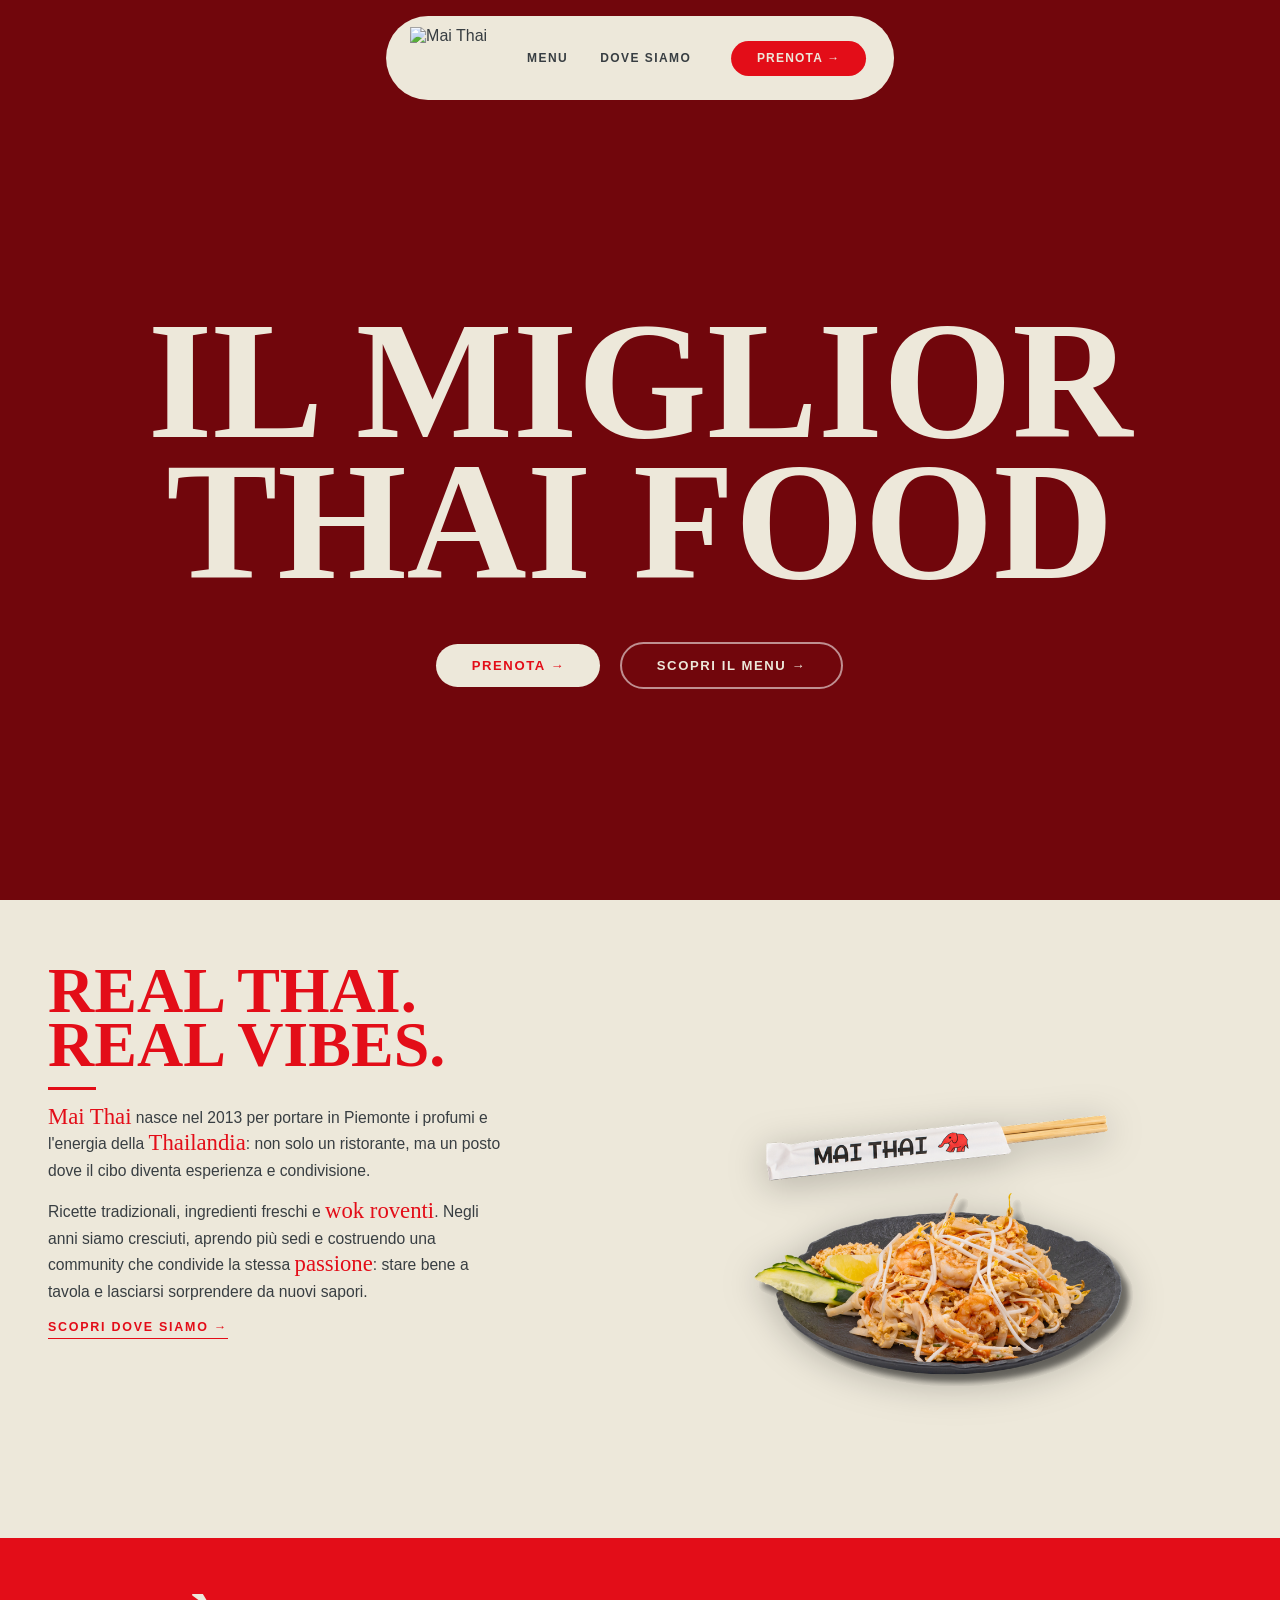
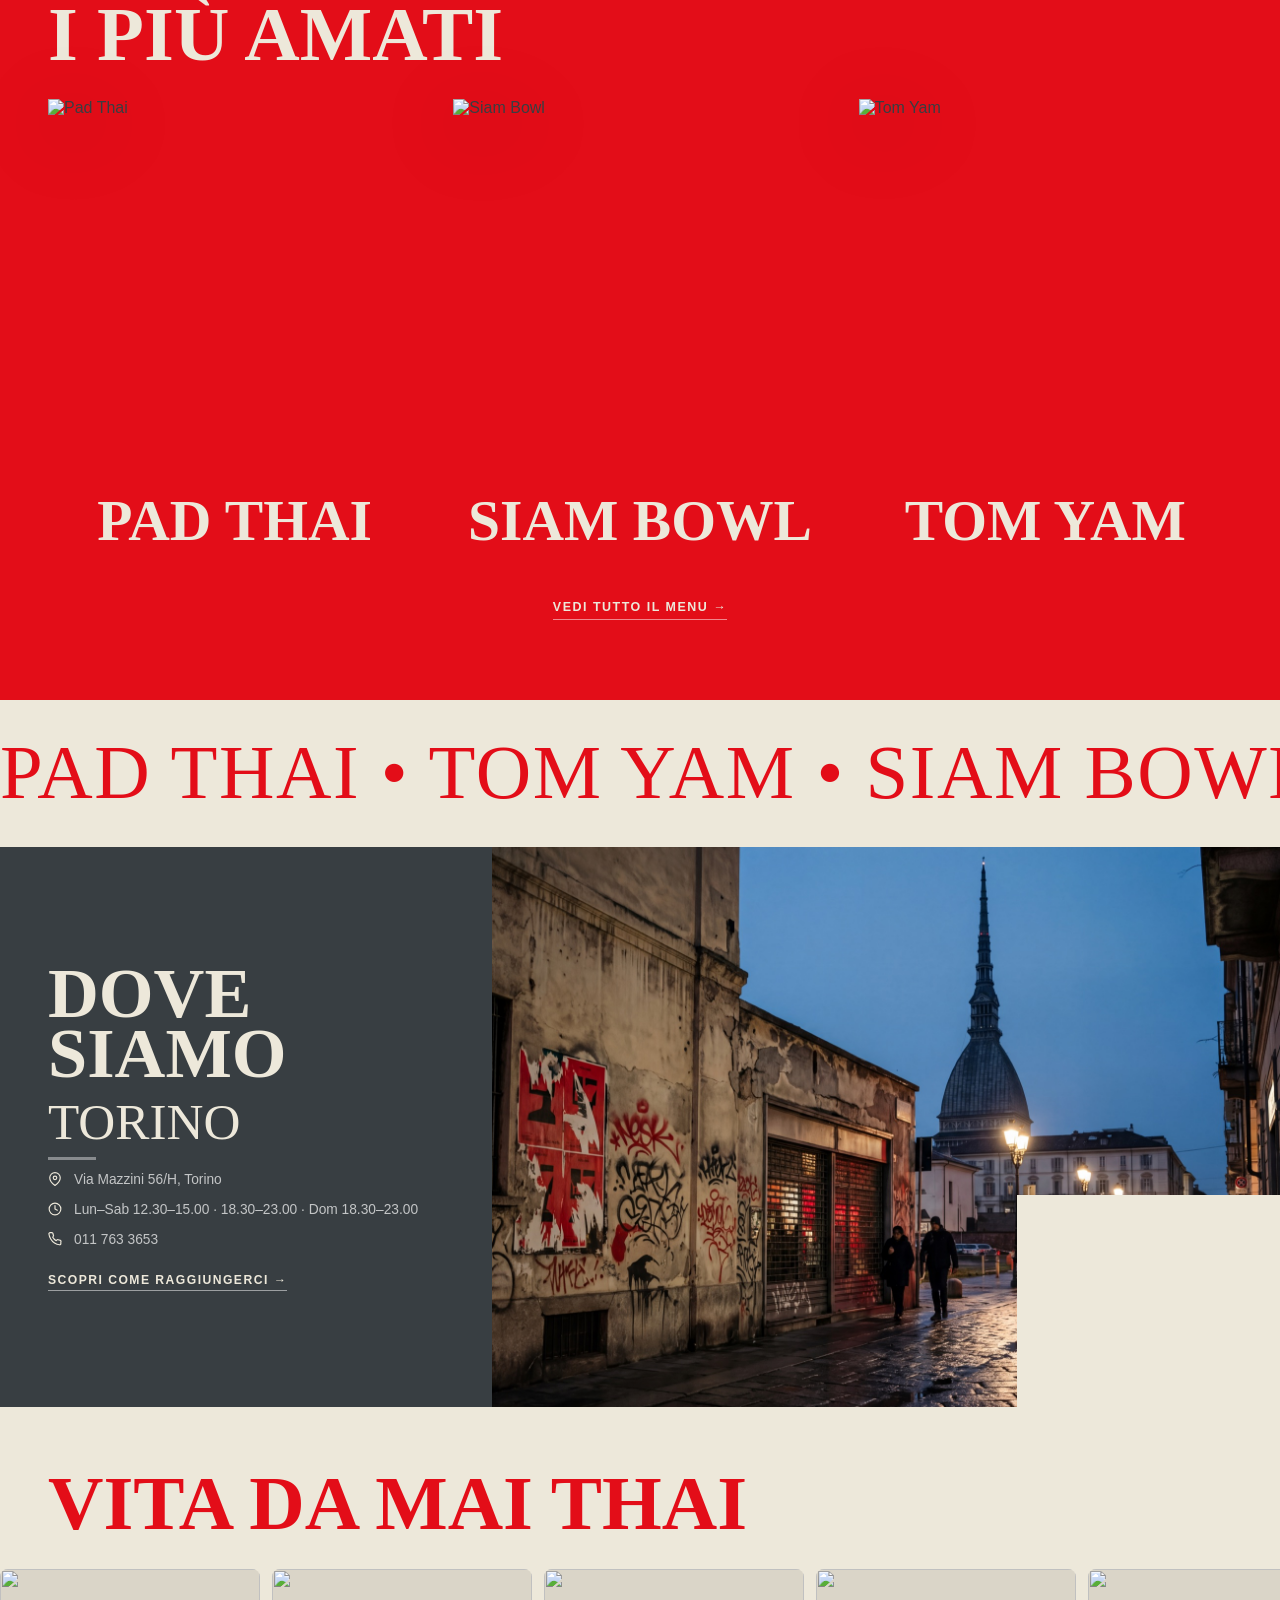
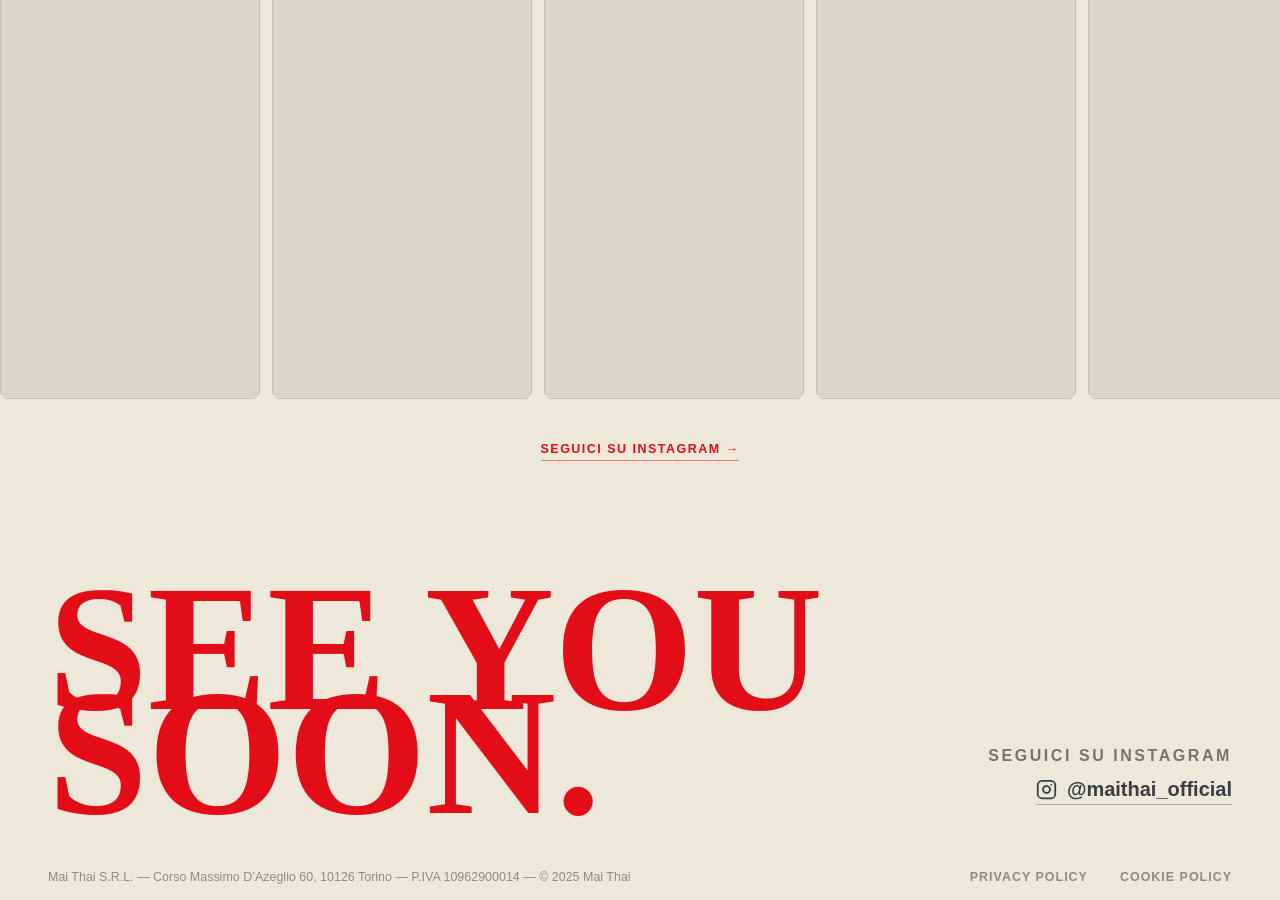
==== commit e458d3b3: "Home: anche Chieri e Rivoli, e la nuova Mondovi Tutte e sette le sedi dello slider hanno ora la loro" ====
--- a/index.html
+++ b/index.html
@@ -314,8 +314,8 @@
       <div class="v3-sedi__right">
         <div class="v3-sedi__photo active"><img src="images/sedi/torino.jpg" alt="Mai Thai Torino" loading="lazy"></div>
         <div class="v3-sedi__photo"><img src="images/sedi/torino2.jpg" alt="Mai Thai Torino 2" loading="lazy"></div>
-        <div class="v3-sedi__photo"><img src="images/street/STREET5.jpg" alt="Mai Thai Chieri" style="object-position: center 35%;"></div>
-        <div class="v3-sedi__photo"><img src="images/street/STREET1.jpg" alt="Mai Thai Rivoli" style="object-position: center 55%;"></div>
+        <div class="v3-sedi__photo"><img src="images/sedi/chieri.jpg" alt="Mai Thai Chieri" loading="lazy"></div>
+        <div class="v3-sedi__photo"><img src="images/sedi/rivoli.jpg" alt="Mai Thai Rivoli" loading="lazy"></div>
         <div class="v3-sedi__photo"><img src="images/sedi/moncalieri.jpg" alt="Mai Thai Moncalieri" loading="lazy"></div>
         <div class="v3-sedi__photo"><img src="images/sedi/cuneo.jpg" alt="Mai Thai Cuneo" loading="lazy"></div>
         <div class="v3-sedi__photo"><img src="images/sedi/mondovi.jpg" alt="Mai Thai Mondovì" loading="lazy"></div>
